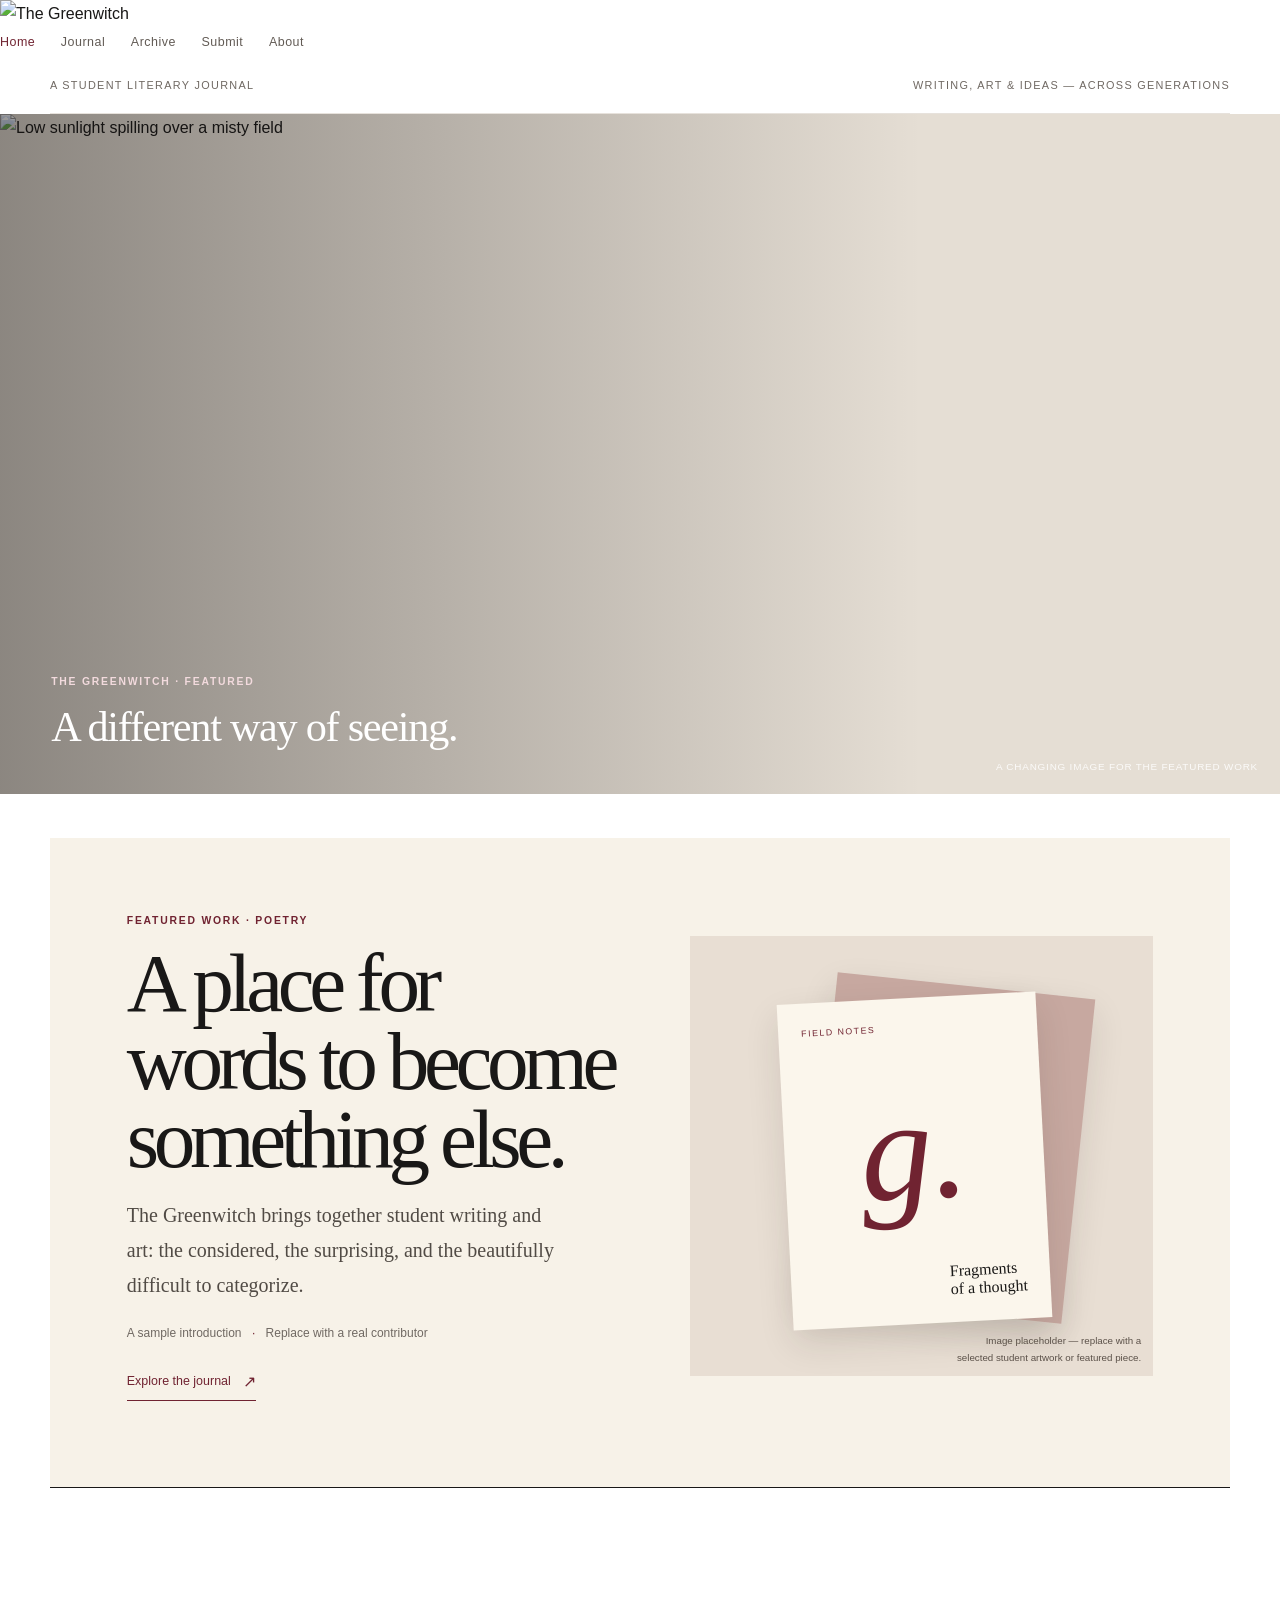
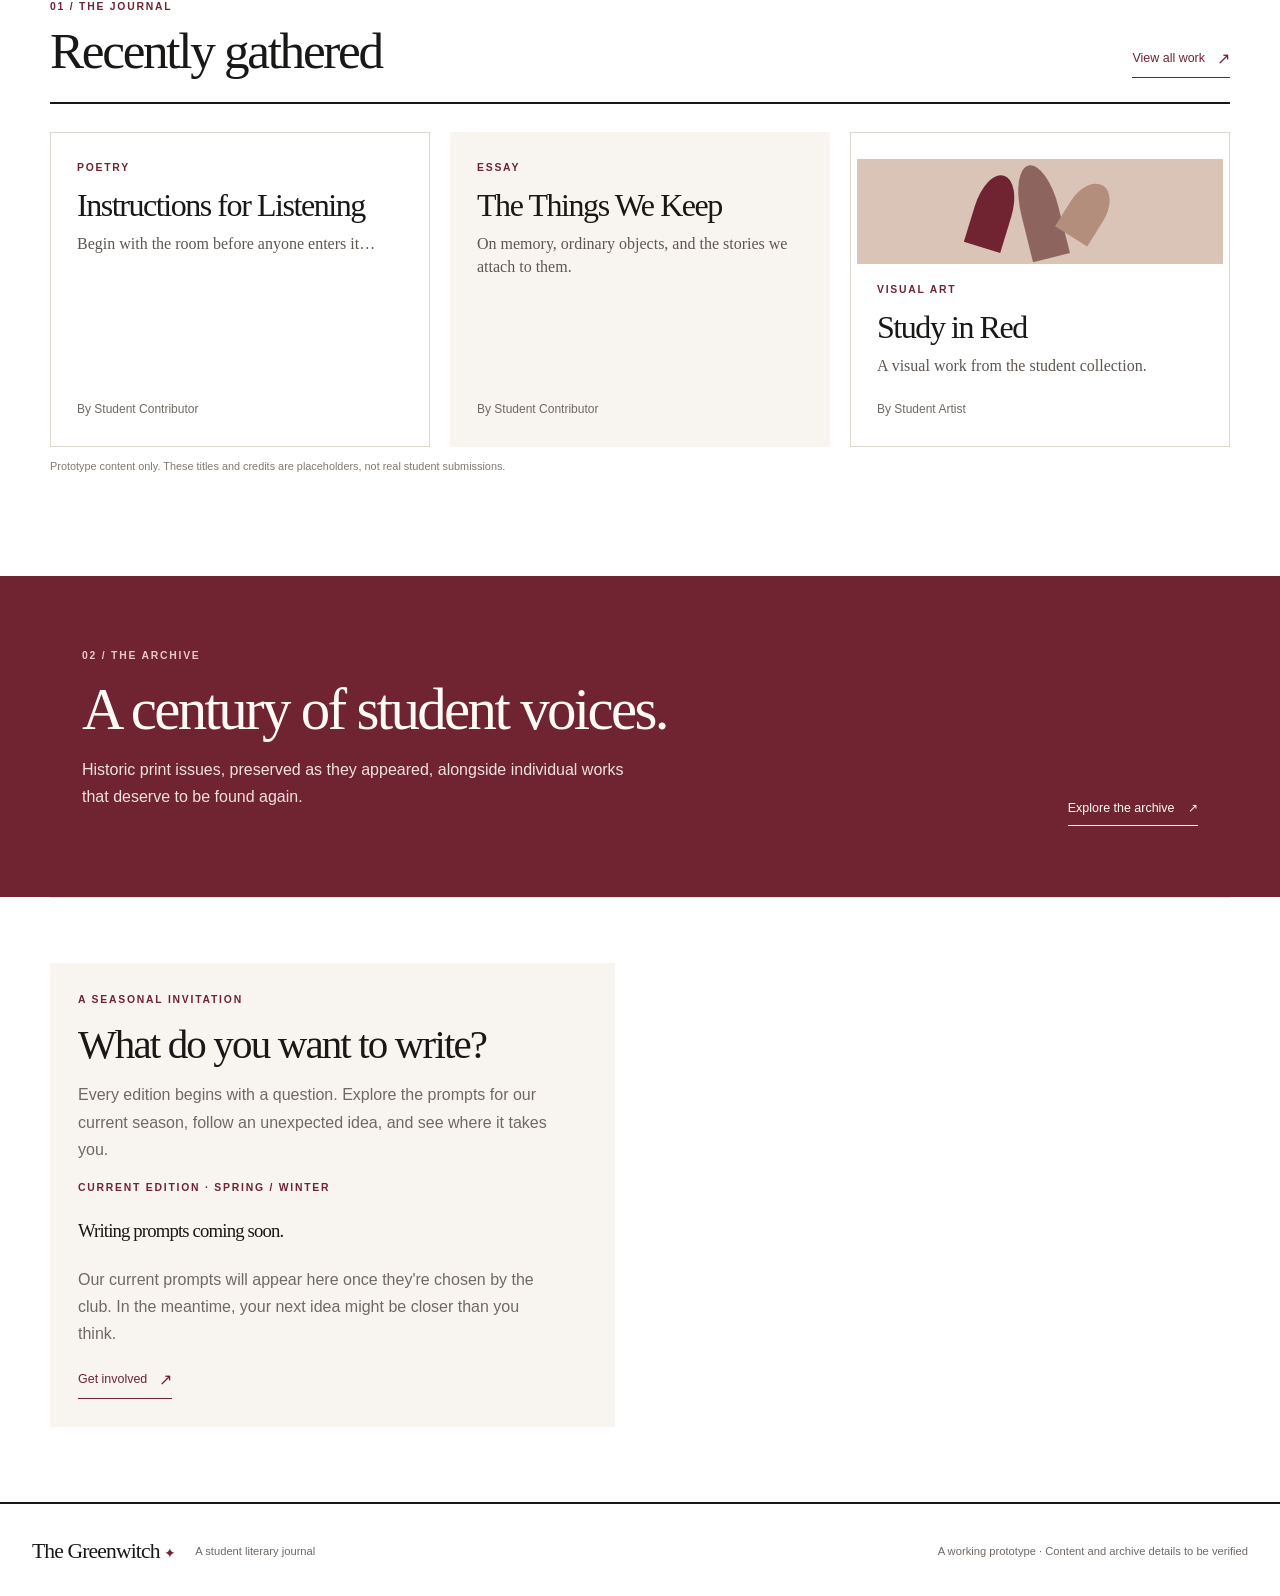
==== index.html @ 079b88fc "Update header to include logo image Replaced the skip link and header with a logo image." ====
<!doctype html>
<html lang="en">
<head>
  <meta charset="utf-8">
  <meta name="viewport" content="width=device-width, initial-scale=1">
  <meta name="description" content="The Greenwitch — a student literary journal.">
  <title>The Greenwitch — Student Literary Journal</title>
  <link rel="stylesheet" href="styles.css">
</head>
<body>
<a class="wordmark" href="index.html" aria-label="The Greenwitch home">
  <img
    src="greenwitch-logo.png"
    alt="The Greenwitch"
    class="masthead-logo"
  >
</a>
<nav class="main-nav" aria-label="Main navigation">
  <a class="active" href="index.html">Home</a>
  <a href="journal.html">Journal</a>
  <a href="archive.html">Archive</a>
  <a href="submit.html">Submit</a>
  <a href="about.html">About</a>
</nav>
  </header>

  <main id="main">
    <section class="intro-line" id="home">
      <p>A student literary journal</p>
      <p class="issue-note">Writing, art &amp; ideas — across generations</p>
    </section>

    <section class="hero-image" aria-label="Featured editorial photograph" data-photo="landscape">
      <img id="hero-photo" src="https://images.unsplash.com/photo-1470252649378-9c29740c9fa8?auto=format&fit=crop&w=2400&q=88" alt="Low sunlight spilling over a misty field">
      <div class="hero-image-caption">
        <p class="eyebrow">The Greenwitch · Featured</p>
        <p id="hero-caption">A different way of seeing.</p>
      </div>
      <div class="hero-image-credit">A changing image for the featured work</div>
    </section>

    <section class="feature-grid" aria-labelledby="feature-heading">
      <div class="feature-copy">
        <p class="eyebrow">Featured work · Poetry</p>
        <h1 id="feature-heading">A place for words to become something else.</h1>
        <p class="dek">The Greenwitch brings together student writing and art: the considered, the surprising, and the beautifully difficult to categorize.</p>
        <p class="byline">A sample introduction <span class="dot">·</span> Replace with a real contributor</p>
        <a class="text-link" href="#journal">Explore the journal <span aria-hidden="true">↗</span></a>
      </div>
      <div class="feature-art" role="img" aria-label="Abstract paper study in burgundy and warm ivory">
        <div class="paper paper-back"></div>
        <div class="paper paper-front">
          <span class="paper-label">FIELD NOTES</span>
          <span class="paper-mark">g.</span>
          <span class="paper-caption">Fragments<br>of a thought</span>
        </div>
        <span class="art-note">Image placeholder — replace with a selected student artwork or featured piece.</span>
      </div>
    </section>

    <section class="section-block" id="journal">
      <div class="section-heading">
        <div>
          <p class="eyebrow">01 / The journal</p>
          <h2>Recently gathered</h2>
        </div>
        <a class="text-link" href="#all-work">View all work <span aria-hidden="true">↗</span></a>
      </div>
      <div class="work-grid" id="all-work">
        <article class="work-item work-poem" tabindex="0" role="button" aria-label="Feature Instructions for Listening" data-feature="poem">
          <p class="eyebrow">Poetry</p>
          <h3>Instructions for Listening</h3>
          <p class="work-excerpt">Begin with the room before anyone enters it…</p>
          <p class="byline">By Student Contributor</p>
        </article>
        <article class="work-item work-essay" tabindex="0" role="button" aria-label="Feature The Things We Keep" data-feature="essay">
          <p class="eyebrow">Essay</p>
          <h3>The Things We Keep</h3>
          <p class="work-excerpt">On memory, ordinary objects, and the stories we attach to them.</p>
          <p class="byline">By Student Contributor</p>
        </article>
        <article class="work-item work-art" tabindex="0" role="button" aria-label="Feature Study in Red" data-feature="art">
          <div class="mini-art" aria-hidden="true"><span></span><span></span><span></span></div>
          <p class="eyebrow">Visual art</p>
          <h3>Study in Red</h3>
          <p class="work-excerpt">A visual work from the student collection.</p>
          <p class="byline">By Student Artist</p>
        </article>
      </div>
      <p class="prototype-note">Prototype content only. These titles and credits are placeholders, not real student submissions.</p>
    </section>

    <section class="archive-band" id="archive">
      <div>
        <p class="eyebrow">02 / The archive</p>
        <h2>A century of student voices.</h2>
        <p>Historic print issues, preserved as they appeared, alongside individual works that deserve to be found again.</p>
      </div>
   <a class="archive-link" href="archive.html">Explore the archive <span aria-hidden="true">↗</span></a>
    </section>

    <section class="closing-grid" id="get-involved">
      <div>
        <p class="eyebrow">A seasonal invitation</p>
        <h2>What do you want to write?</h2>
        <p>
          Every edition begins with a question. Explore the prompts for our
          current season, follow an unexpected idea, and see where it takes you.
        </p>
        <p class="eyebrow">Current edition · Spring / Winter</p>
        <h3>Writing prompts coming soon.</h3>
        <p>
          Our current prompts will appear here once they're chosen by the club.
          In the meantime, your next idea might be closer than you think.
        </p>
        <a class="text-link" href="submit.html">
          Get involved <span aria-hidden="true">↗</span>
        </a>
      </div>
    </section>

  </main>

  <footer class="site-footer">
    <a class="footer-wordmark" href="#home">The Greenwitch <span aria-hidden="true">✦</span></a>
    <p>A student literary journal</p>
    <p class="footer-small">A working prototype · Content and archive details to be verified</p>
  </footer>
  <script src="script.js"></script>
</body>
</html>
---- styles.css ----
:root {
  --ink: #171615;
  --muted: #6c6762;
  --paper: #ffffff;
  --soft: #F7F2E8;
  --line: #e5e1dc;
  --wine: #702331;
  --wine-dark: #4e1721;
  --serif: Georgia, "Times New Roman", serif;
  --sans: -apple-system, BlinkMacSystemFont, "Segoe UI", sans-serif;
}
* { box-sizing: border-box; }
html { scroll-behavior: smooth; }
body { margin: 0; background: var(--paper); color: var(--ink); font-family: var(--sans); line-height: 1.55; }
a { color: inherit; text-decoration: none; }
a:focus-visible { outline: 2px solid var(--wine); outline-offset: 4px; }
.skip-link { position: absolute; left: -9999px; top: 0; }
.skip-link:focus { left: 1rem; top: 1rem; z-index: 10; background: white; padding: .5rem 1rem; }
.site-header { width: min(1240px, calc(100% - 64px)); margin: 0 auto; padding: 34px 0 24px; display: flex; align-items: end; justify-content: space-between; gap: 28px; border-bottom: 1px solid var(--line); }
.wordmark { display: inline-flex; align-items: center; gap: 12px; white-space: nowrap; }
.wordmark-title { display: flex; flex-direction: column; align-items: flex-start; color: var(--ink); font: 400 clamp(2.7rem, 4.3vw, 4.2rem)/.78 var(--serif); letter-spacing: -.065em; }
.wordmark-title em { margin-left: 36%; font-size: .52em; font-weight: 400; line-height: 1.05; }
.wordmark-main { font-size: 1em; }
.bird { color: var(--wine); font-size: 1.65rem; transform: rotate(-18deg); align-self: center; }
.main-nav { display: flex; flex-wrap: wrap; gap: clamp(13px, 2vw, 28px); font-size: .78rem; letter-spacing: .025em; }
.main-nav a { padding: 5px 0; color: #625b55; }
.main-nav a:hover, .main-nav .active { color: var(--wine); }
.intro-line { width: min(1240px, calc(100% - 64px)); margin: 0 auto; padding: 17px 0; display: flex; justify-content: space-between; gap: 20px; color: var(--muted); font-size: .72rem; letter-spacing: .08em; text-transform: uppercase; }
.intro-line p { margin: 0; }
.feature-grid { width: min(1240px, calc(100% - 64px)); margin: 25px auto 80px; display: grid; grid-template-columns: 1.03fr .97fr; min-height: 340px; gap: clamp(36px, 7vw, 100px); align-items: center; }
.feature-copy { max-width: 570px; padding: 16px 0; }
.eyebrow { margin: 0 0 14px; color: var(--wine); font-size: .68rem; font-weight: 650; letter-spacing: .14em; text-transform: uppercase; }
h1, h2, h3 { font-family: var(--serif); font-weight: 400; letter-spacing: -.045em; }
h1 { max-width: 620px; margin: 0 0 20px; font-size: clamp(2.8rem, 5.3vw, 5.1rem); line-height: .99; }
.dek { max-width: 470px; color: #514b45; font: 1.12rem/1.6 var(--serif); }
.byline { margin: 19px 0 22px; color: var(--muted); font-size: .75rem; }
.dot { padding: 0 7px; color: var(--wine); }
.text-link { display: inline-flex; align-items: center; gap: 12px; padding-bottom: 5px; border-bottom: 1px solid var(--wine); color: var(--wine); font-size: .78rem; }
.text-link span { font-size: 1rem; transition: transform .2s ease; }
.text-link: span { transform: translate(3px, -2px); }
.hero-image { width: 100%; height: clamp(300px, 47vw, 610px); margin: 0 auto 58px; position: relative; overflow: hidden; background: #e5ded4; }
.hero-image img { width: 100%; height: 100%; display: block; object-fit: cover; object-position: center 55%; filter: saturate(.7); transition: opacity .25s ease; }
.hero-image::after { content: ""; position: absolute; inset: 0; background: linear-gradient(90deg, rgba(22,19,18,.43), transparent 72%); }
.hero-image-caption { position: absolute; left: clamp(22px, 4vw, 54px); bottom: clamp(20px, 4vw, 44px); z-index: 1; color: white; max-width: 510px; }
.hero-image-caption .eyebrow { color: #f2dadd; }
.hero-image-caption p:last-child { margin: 0; font: clamp(1.5rem, 3.3vw, 3rem)/1.08 var(--serif); letter-spacing: -.03em; }
.hero-image-credit { position: absolute; z-index: 1; right: 22px; bottom: 18px; color: rgba(255,255,255,.85); font-size: .62rem; letter-spacing: .08em; text-transform: uppercase; }
.feature-art {
  min-height: 340px;
  position: relative;
  display: grid;
  place-items: center;
  background: #e8e0d6;
  overflow: hidden;
}

.feature-art::before,
.feature-art::after {
  content: none;
}
.paper { position: absolute; width: 48%; height: 68%; box-shadow: 0 14px 35px rgba(39,29,24,.12); }
.paper-back { background: #c7a8a0; transform: translate(28px, -9px) rotate(6deg); }
.paper-front { background: #fbf6ec; transform: translate(-7px, 4px) rotate(-3deg); padding: 23px; display: flex; flex-direction: column; }
.paper-label { color: var(--wine); font-size: .55rem; letter-spacing: .17em; }
.paper-mark { margin: auto; color: var(--wine); font: italic 7rem/.9 var(--serif); }
.paper-caption { align-self: flex-end; font: 1rem/1.15 var(--serif); }
.art-note { position: absolute; bottom: 10px; right: 12px; z-index: 1; max-width: 190px; color: #5b5149; font-size: .61rem; text-align: right; }
.section-block { width: min(1240px, calc(100% - 64px)); margin: 0 auto 90px; }
.section-heading { display: flex; justify-content: space-between; align-items: end; gap: 20px; padding-bottom: 20px; border-bottom: 1px solid var(--line); }
.section-heading h2, .archive-band h2, .archive-intro h2, .closing-grid h2 { margin: 0; font-size: clamp(2rem, 3.2vw, 3.1rem); line-height: 1.04; }
.section-heading .eyebrow { margin-bottom: 9px; }
.work-grid {
  display: grid;
  grid-template-columns: repeat(3, minmax(0, 1fr));
  gap: 20px;
  padding-top: 28px;
}
.work-item { cursor: pointer; min-height: 210px; padding: 22px 20px 18px; border: 1px solid var(--line); display: flex; flex-direction: column; align-items: start; transition: border-color .2s ease, transform .2s ease; }
.work-item:hover, .work-item:focus-visible { border-color: var(--wine); transform: translateY(-2px); outline: none; }
.work-item[aria-pressed="true"] { border-color: var(--wine); box-shadow: inset 0 0 0 1px var(--wine); }
.work-item .eyebrow { margin-bottom: 13px; }
.work-item h3 { margin: 0 0 9px; font-size: 1.7rem; line-height: 1.05; }
.work-excerpt { margin: 0; color: #5e5751; font: 1rem/1.45 var(--serif); }
.work-item .byline { margin: auto 0 0; padding-top: 22px; }
.work-essay { background: var(--soft); border-color: var(--soft); }
.work-art { padding-top: 0; }
.mini-art { width: calc(100% + 40px); height: 105px; margin: 0 -20px 17px; background: #d9c4b7; display: flex; justify-content: center; align-items: center; gap: 9px; overflow: hidden; }
.mini-art span { display: block; width: 38px; height: 75px; border-radius: 50% 50% 0 0; background: var(--wine); transform: rotate(17deg); }
.mini-art span:nth-child(2) { height: 95px; background: #8d645e; transform: rotate(-14deg); }
.mini-art span:nth-child(3) { height: 60px; background: #b48e7c; transform: rotate(32deg); }
.prototype-note { color: #827970; font-size: .68rem; }
.archive-band { width: min(1240px, calc(100% - 64px)); margin: 0 auto; background: #f8f5f2; color: var(--ink); padding: 42px clamp(22px, 4vw, 54px); border-top: 1px solid var(--line); border-bottom: 1px solid var(--line); display: flex; align-items: end; justify-content: space-between; gap: 35px; }
.archive-band .eyebrow { color: var(--wine); }
.archive-band h2 { max-width: 650px; font-size: clamp(2.4rem, 4.6vw, 4.5rem); }
.archive-band p:not(.eyebrow) { max-width: 560px; color: #625a55; }
.archive-link { flex: 0 0 auto; padding-bottom: 6px; border-bottom: 1px solid var(--wine); color: var(--wine); font-size: .78rem; }
.archive-link span { padding-left: 10px; }
.archive-details { width: min(1240px, calc(100% - 64px)); margin: 0 auto; padding: 66px 0 75px; display: grid; grid-template-columns: 1fr 1fr; gap: 45px 70px; }
.archive-intro h2 { max-width: 480px; }
.archive-intro p:not(.eyebrow) { max-width: 480px; color: var(--muted); }
.archive-years { display: grid; grid-template-columns: repeat(3, 1fr); align-self: center; border-top: 1px solid var(--line); border-bottom: 1px solid var(--line); }
.archive-years > div { padding: 22px 10px; display: flex; flex-direction: column; gap: 7px; border-right: 1px solid var(--line); }
.archive-years > div:last-child { border-right: 0; }
.year { color: var(--wine); font: 1.3rem var(--serif); }
.year-caption { color: var(--muted); font-size: .68rem; }
.archive-details .prototype-note { grid-column: 1 / -1; margin: -25px 0 0; }
.closing-grid { width: min(1240px, calc(100% - 64px)); margin: 0 auto; padding: 50px 0 85px; border-top: 1px solid var(--line); display: grid; grid-template-columns: 1fr 1fr; gap: 70px; }
.closing-grid h2 { max-width: 480px; }
.closing-grid p:not(.eyebrow) { max-width: 470px; color: var(--muted); }
.site-footer { padding: 27px 32px 24px; border-top: 1px solid var(--line); display: flex; align-items: center; gap: 20px; flex-wrap: wrap; }
.footer-wordmark { font: 1.35rem var(--serif); letter-spacing: -.04em; }
.footer-wordmark span { color: var(--wine); font-size: .9rem; }
.site-footer p { color: var(--muted); font-size: .7rem; }
.footer-small { margin-left: auto; }
@media (max-width: 760px) {
  .site-header { width: calc(100% - 36px); align-items: start; flex-direction: column; gap: 18px; padding-top: 22px; }
  .main-nav { width: 100%; gap: 17px; font-size: .76rem; }
  .intro-line, .feature-grid, .section-block, .archive-details, .closing-grid { width: calc(100% - 36px); }
  .intro-line { align-items: start; flex-direction: column; gap: 4px; }
  .hero-image { width: 100%; height: 310px; margin-bottom: 42px; }
  .feature-grid { grid-template-columns: 1fr; gap: 26px; margin-top: 25px; margin-bottom: 65px; }
  h1 { font-size: clamp(2.8rem, 13vw, 4.4rem); }
  .feature-art { min-height: 330px; }
  .section-block { margin-bottom: 65px; }
  .section-heading { align-items: start; flex-direction: column; }
  .work-grid { grid-template-columns: 1fr; gap: 12px; }
  .work-item { min-height: 180px; }
  .archive-band { width: calc(100% - 36px); padding: 32px 18px; align-items: start; flex-direction: column; gap: 18px; }
  .archive-details { grid-template-columns: 1fr; padding: 48px 0; gap: 28px; }
  .archive-details .prototype-note { margin: 0; }
  .archive-years > div { padding: 16px 7px; }
  .year { font-size: 1.05rem; }
  .year-caption { font-size: .62rem; }
  .closing-grid { grid-template-columns: 1fr; gap: 40px; padding: 40px 0 60px; }
  .site-footer { padding: 23px 18px; gap: 8px 16px; }
  .footer-small { width: 100%; margin-left: 0; }
}

/* THE GREENWITCH — editorial refinement */

:root {
  --ink: #191817;
  --muted: #706963;
  --paper: #ffffff;
  --soft: #F0F4F0;
  --line: #e7e2dc;
  --wine: #702331;
  --wine-dark: #4e1721;
}

body {
  line-height: 1.7;
  -webkit-font-smoothing: antialiased;
}

.site-header {
  padding-top: 42px;
  padding-bottom: 28px;
}

.main-nav {
  letter-spacing: 0.04em;
}

.main-nav a {
  transition: color 180ms ease;
}

.intro-line {
  padding-top: 22px;
  padding-bottom: 22px;
  font-size: 0.68rem;
  letter-spacing: 0.12em;
}

.hero-image {
  margin-bottom: 76px;
}

.hero-image img {
  filter: saturate(0.72) contrast(1.04);
}

.feature-grid {
  margin-top: 0;
  margin-bottom: 100px;
  gap: clamp(40px, 7vw, 110px);
}

.eyebrow {
  letter-spacing: 0.17em;
  font-size: 0.65rem;
}

h1,
h2,
h3 {
  font-weight: 400;
}

.dek {
  font-size: 1.2rem;
  line-height: 1.75;
}

.section-block {
  margin-bottom: 110px;
}

.section-heading {
  padding-bottom: 25px;
}

.work-item {
  padding: 26px 23px 22px;
  transition:
    border-color 200ms ease,
    background-color 200ms ease,
    transform 200ms ease;
}

.work-item:hover,
.work-item:focus-visible {
  background-color: #fdf2f2;
}

.archive-band {
  background: #f8f5f1;
  padding-top: 54px;
  padding-bottom: 54px;
}

.closing-grid {
  padding-top: 65px;
}

::selection {
  background: #702331;
  color: #ffffff;
}

@media (max-width: 760px) {
  .site-header {
    padding-top: 26px;
  }

  .hero-image {
    margin-bottom: 48px;
  }

  .feature-grid {
    margin-bottom: 70px;
  }

  .section-block {
    margin-bottom: 75px;
  }
}

/* THE GREENWITCH — bolder homepage design */

.feature-grid {
  background: #F7F2E8;
  padding: 58px 6%;
  margin-top: 0;
  margin-bottom: 100px;
  gap: 7%;
}

.feature-copy {
  max-width: 620px;
}

.feature-copy h1 {
  font-size: clamp(3.5rem, 6.5vw, 6.4rem);
  line-height: 0.94;
  letter-spacing: -0.065em;
}

.feature-copy .dek {
  max-width: 430px;
  font-size: 1.25rem;
}

.feature-art {
  min-height: 440px;
  background: #e8ded3;
}

.feature-art .paper {
  width: 56%;
  height: 74%;
}

.feature-art .paper-mark {
  font-size: 9rem;
}

.hero-image {
  height: clamp(360px, 55vw, 680px);
  margin-bottom: 0;
}

.hero-image img {
  transition: transform 700ms ease;
}

.hero-image:hover img {
  transform: scale(1.025);
}

.section-heading h2 {
  font-size: clamp(2.6rem, 4vw, 4rem);
}

.work-grid {
  gap: 18px;
  padding-top: 30px;
}

.work-item {
  min-height: 250px;
  padding: 30px 26px 24px;
  border-color: #e5ded7;
}

.work-item h3 {
  font-size: 2rem;
  line-height: 1.05;
}

.work-essay {
  background: #F0F4F0;
  border-color: #F0F4F0;
}

.archive-band {
  background: #702331;
  color: #fffaf5;
  border-color: #702331;
  padding: 62px clamp(24px, 6vw, 80px);
}

.archive-band .eyebrow {
  color: #e8c7c9;
}

.archive-band p:not(.eyebrow) {
  color: #f0e2df;
}

.archive-link {
  color: #fffaf5;
  border-color: #fffaf5;
}

@media (max-width: 760px) {
  .feature-grid {
    padding: 36px 24px;
    gap: 28px;
  }

  .feature-art {
    min-height: 330px;
  }

  .feature-copy h1 {
    font-size: clamp(3.3rem, 14vw, 5rem);
  }

  .work-item {
    min-height: 210px;
  }

  .archive-band {
    padding: 36px 22px;
  }
}

/* GREENWITCH — CLEAR SECTION LAYOUT */

/* Give the page consistent editorial margins */
.site-header,
.intro-line,
.feature-grid,
.section-block,
.archive-details,
.closing-grid {
  width: min(1180px, calc(100% - 64px));
}

/* Make the masthead feel like its own section */
.site-header {
  border-bottom: 2px solid var(--ink);
  padding-bottom: 28px;
}

/* Separate the introductory line from the feature */
.intro-line {
  border-bottom: 1px solid var(--line);
  padding-top: 18px;
  padding-bottom: 18px;
}

/* Feature area */
.feature-grid {
  margin-top: 44px;
  margin-bottom: 90px;
  padding-bottom: 70px;
  border-bottom: 1px solid var(--ink);
}

/* Give the journal a clear heading and boundary */
.section-block {
  padding-top: 20px;
  margin-bottom: 100px;
}

.section-heading {
  border-bottom: 2px solid var(--ink);
  padding-bottom: 24px;
}

/* Turn each work into a distinct editorial card */
.work-grid {
  gap: 20px;
  padding-top: 28px;
}

.work-item {
  background: #fff;
  border: 1px solid #ded7d0;
  padding: 26px;
}

.work-essay {
  background: #f8f5f1;
  border-color: #f8f5f1;
}

/* Separate the archive as its own full-width band */
.archive-band {
  width: 100%;
  margin: 0;
  padding: 70px max(32px, calc((100% - 1116px) / 2));
  border-top: 1px solid var(--wine);
  border-bottom: 1px solid var(--wine);
}

/* Keep the archive details visually distinct */
.archive-details {
  padding-top: 75px;
  padding-bottom: 75px;
  border-bottom: 1px solid var(--line);
}

/* Separate About and Submit */
.closing-grid {
  padding-top: 65px;
  padding-bottom: 75px;
  gap: 50px;
}

.closing-grid > div {
  padding: 28px;
  background: #f8f5f1;
}

.closing-grid > div + div {
  background: #fff;
  border: 1px solid var(--line);
}

.site-footer {
  border-top: 2px solid var(--ink);
}

@media (max-width: 760px) {
  .site-header,
  .intro-line,
  .feature-grid,
  .section-block,
  .archive-details,
  .closing-grid {
    width: calc(100% - 36px);
  }

  .feature-grid {
    margin-top: 28px;
    padding-bottom: 45px;
    margin-bottom: 60px;
  }

  .archive-band {
    padding: 42px 22px;
  }

  .closing-grid {
    gap: 18px;
  }

  .closing-grid > div {
    padding: 22px;
  }
}
.masthead-logo {
  display: block;
  width: 280px;
  max-width: 100%;
  height: auto;
}
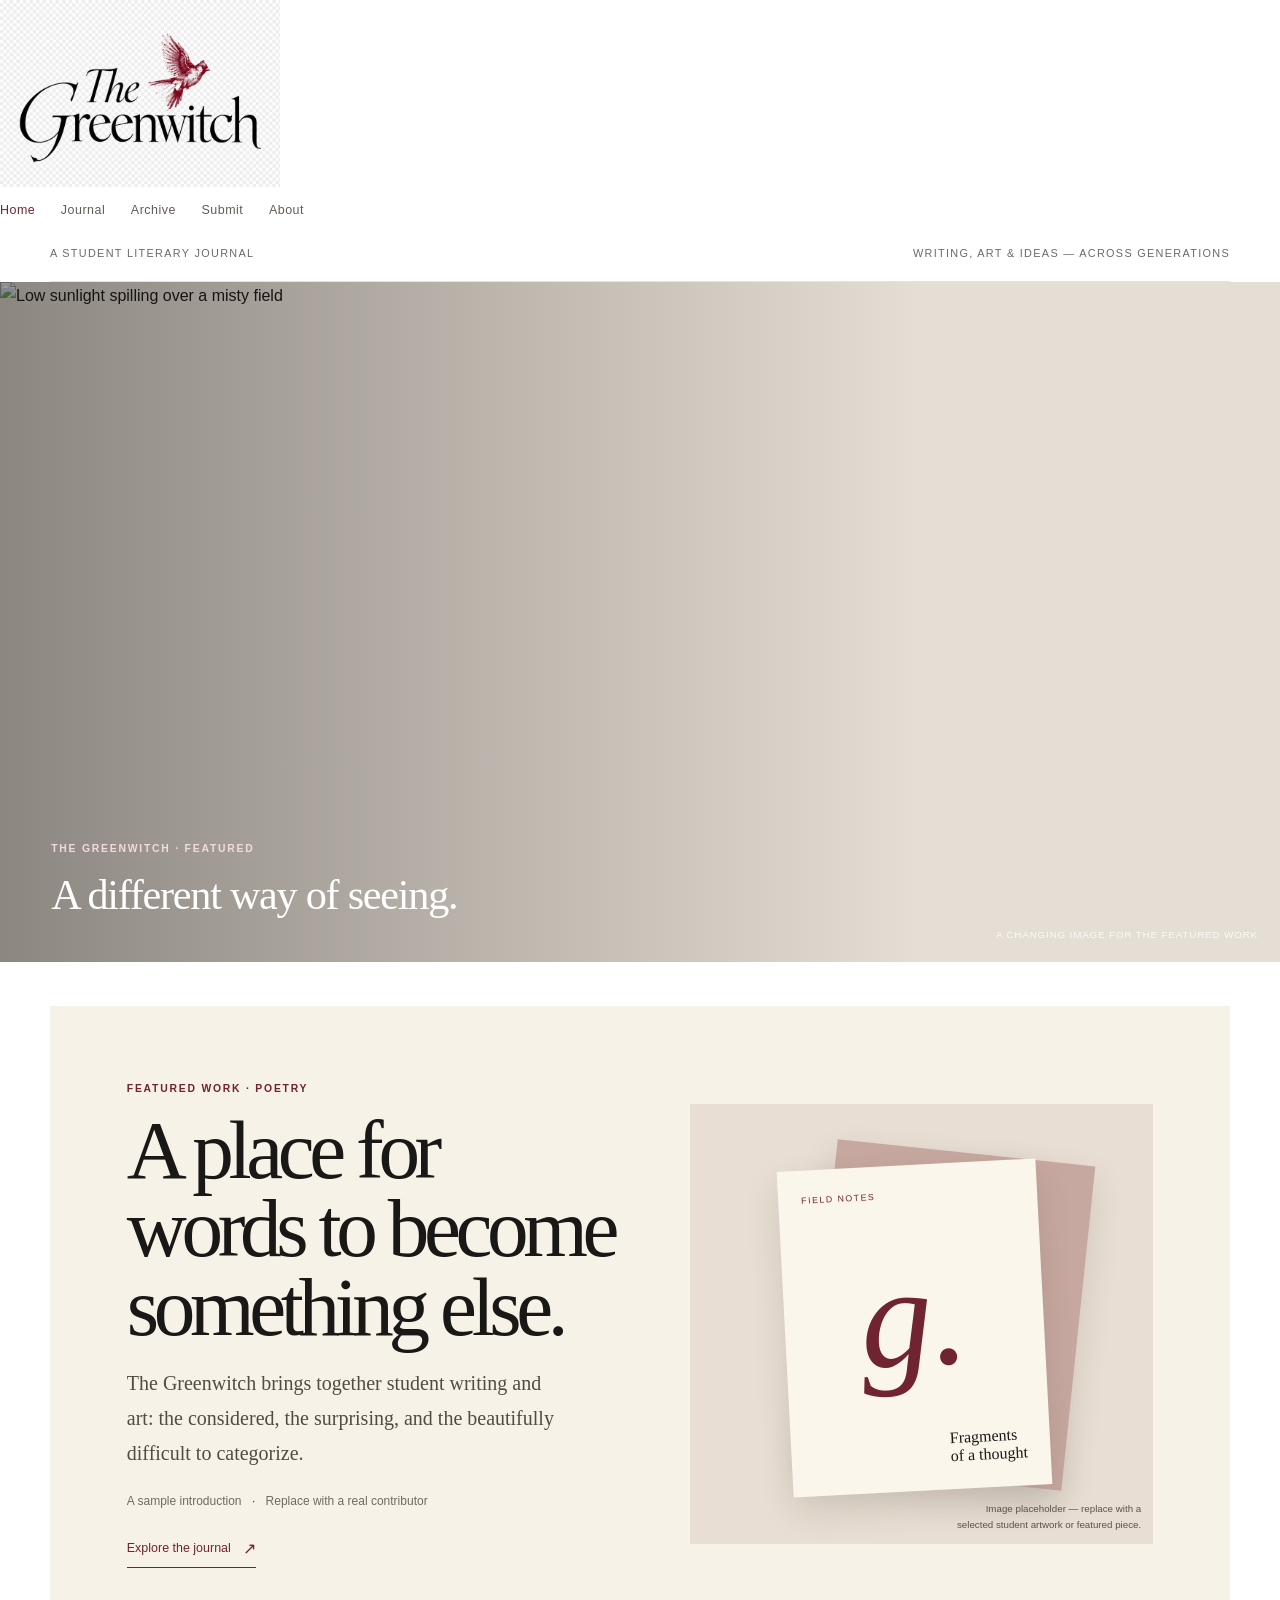
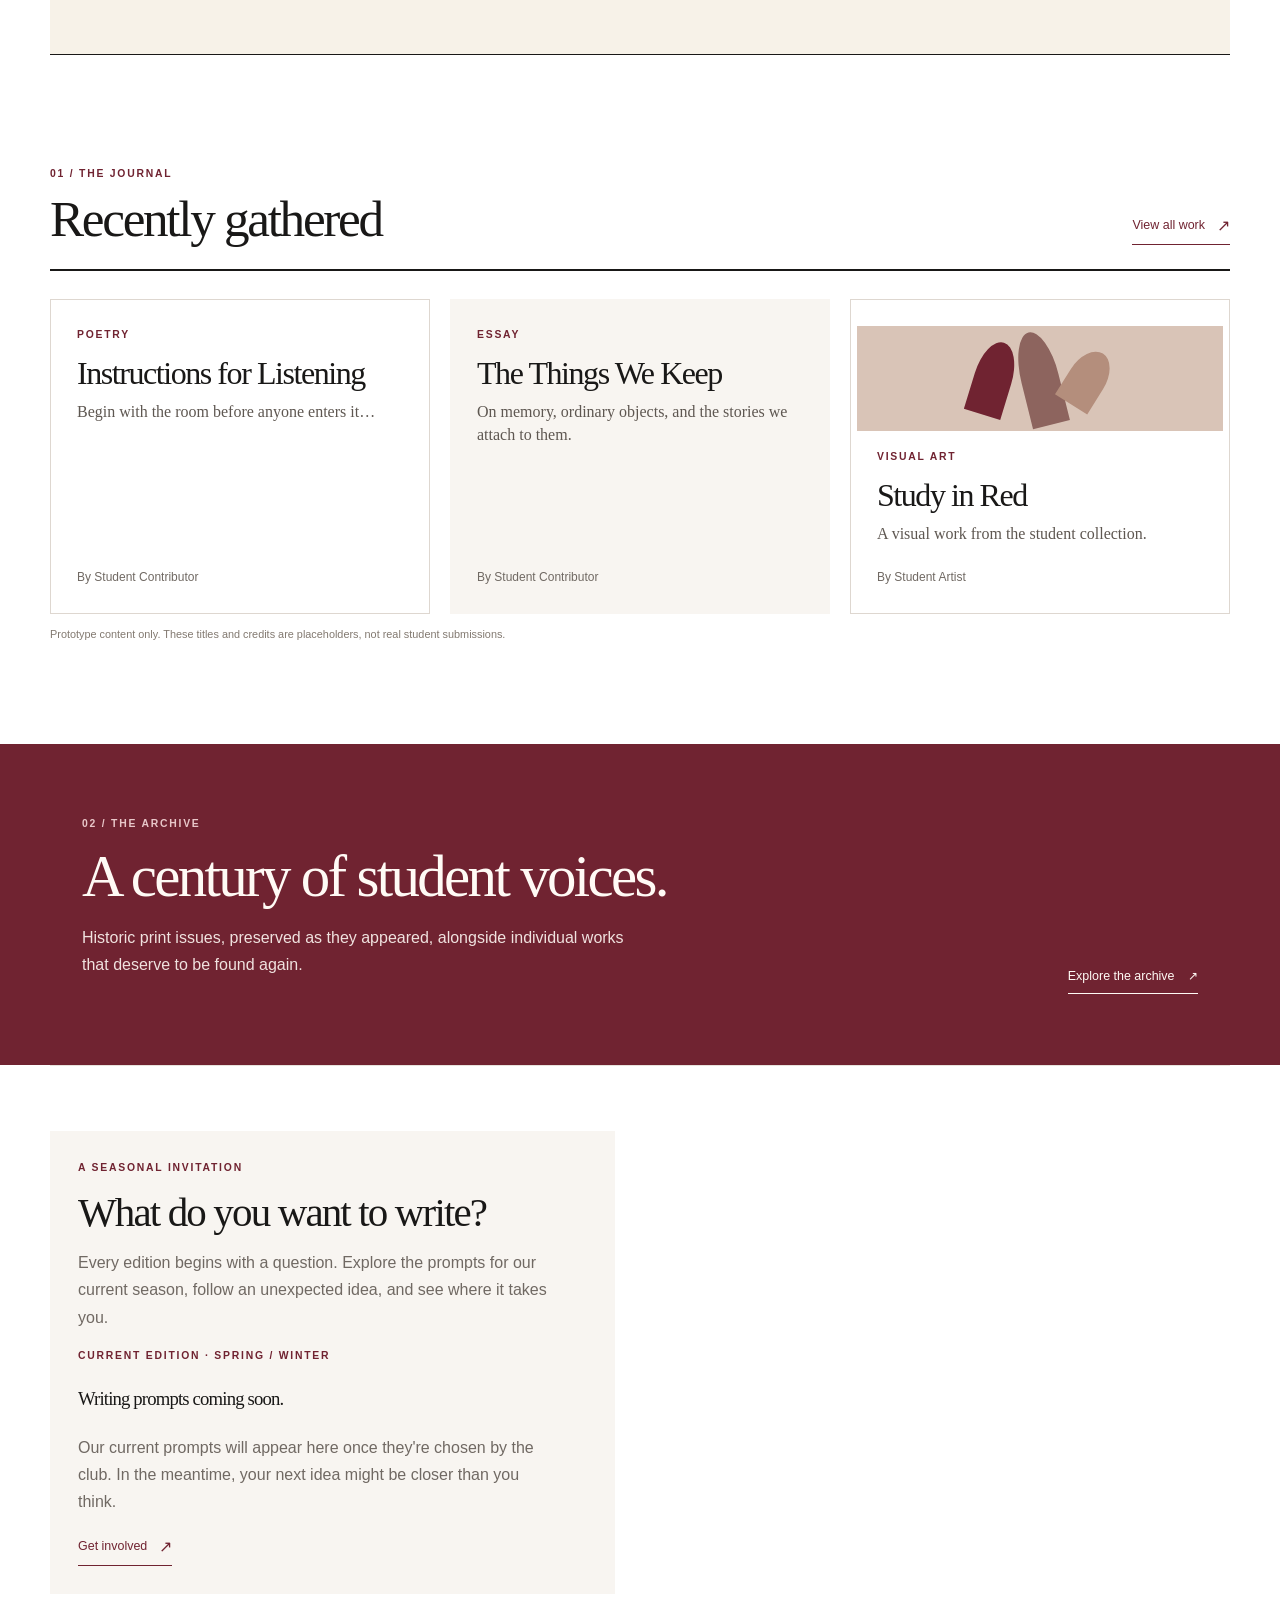
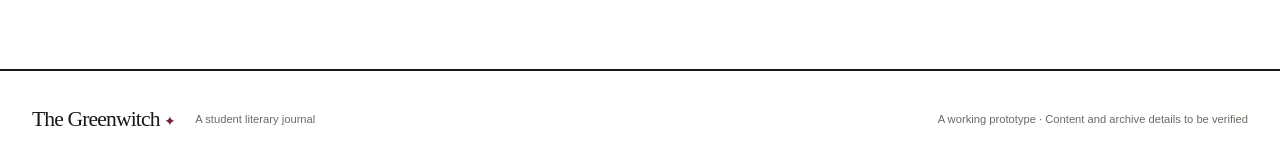
==== commit 72d63973: "Update header to include logo image Replaced the skip link and header with a logo image." ====
(no text change in the page or its own stylesheets)
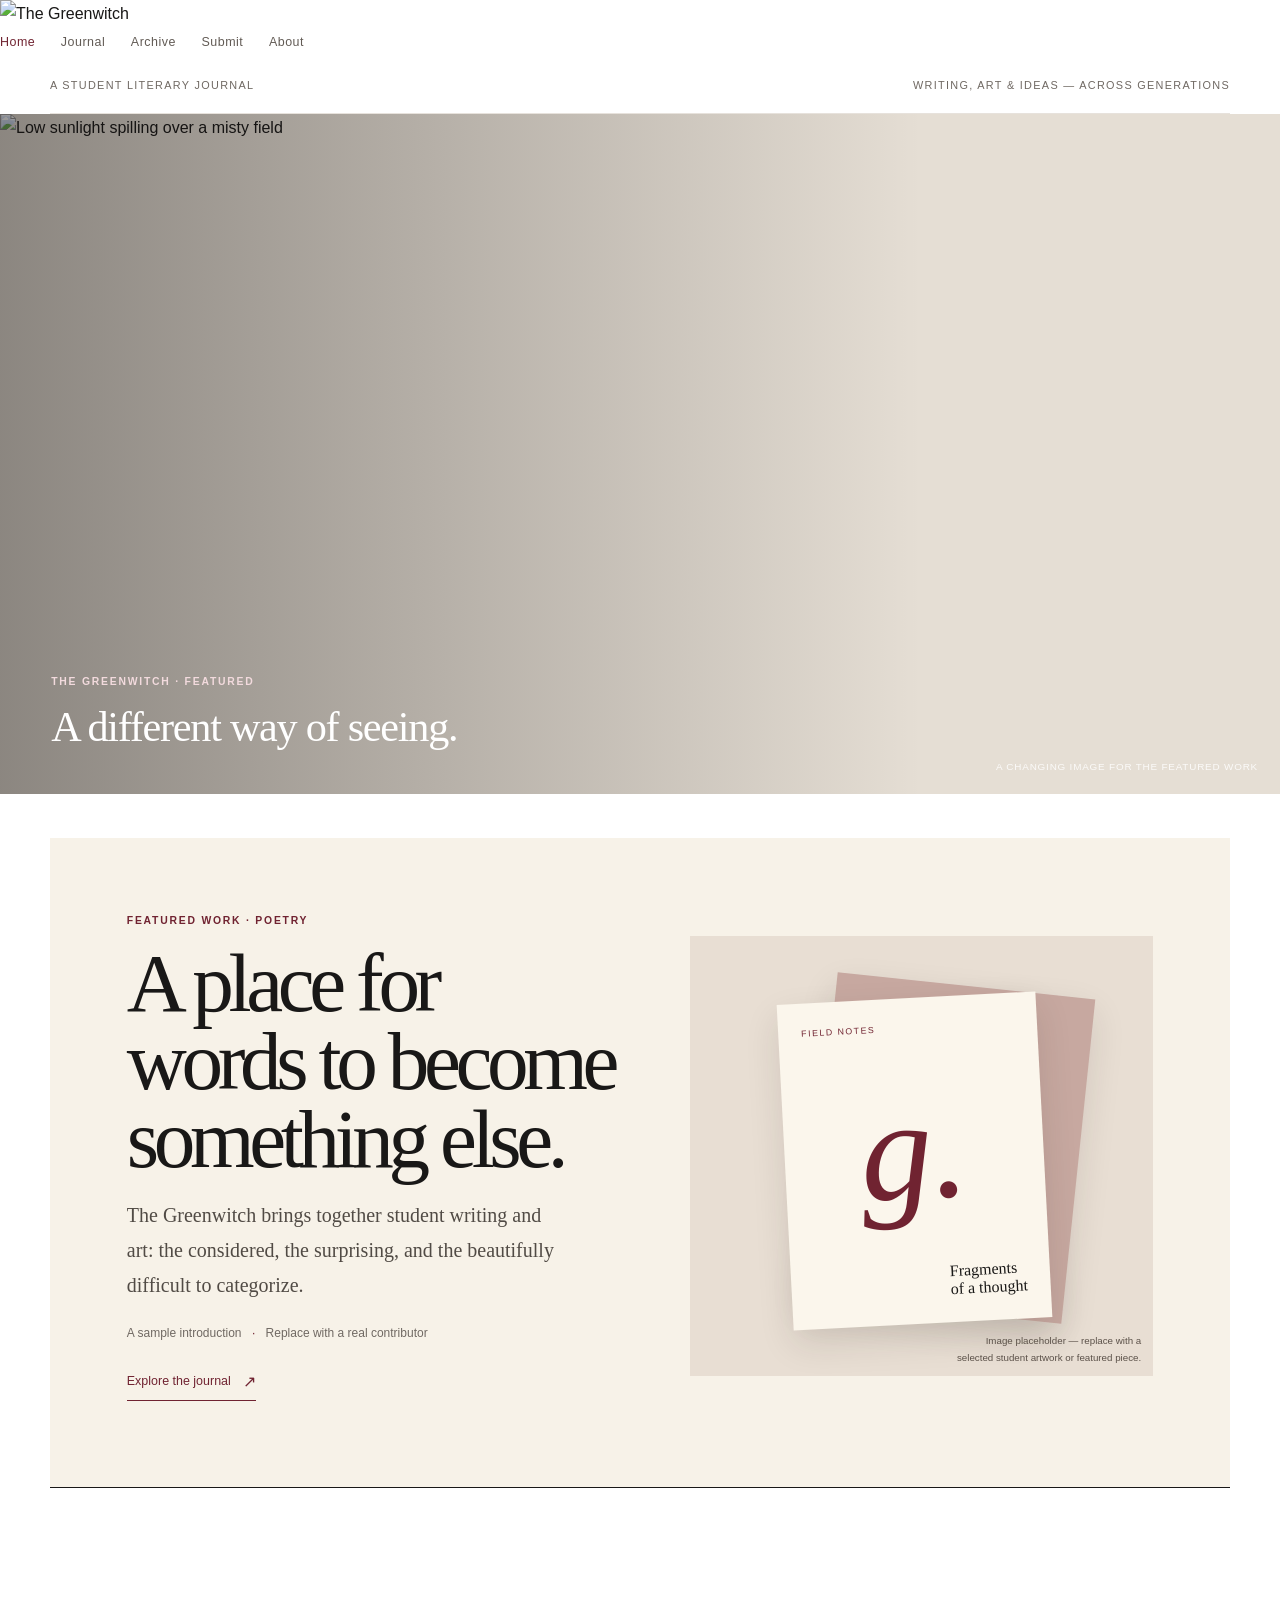
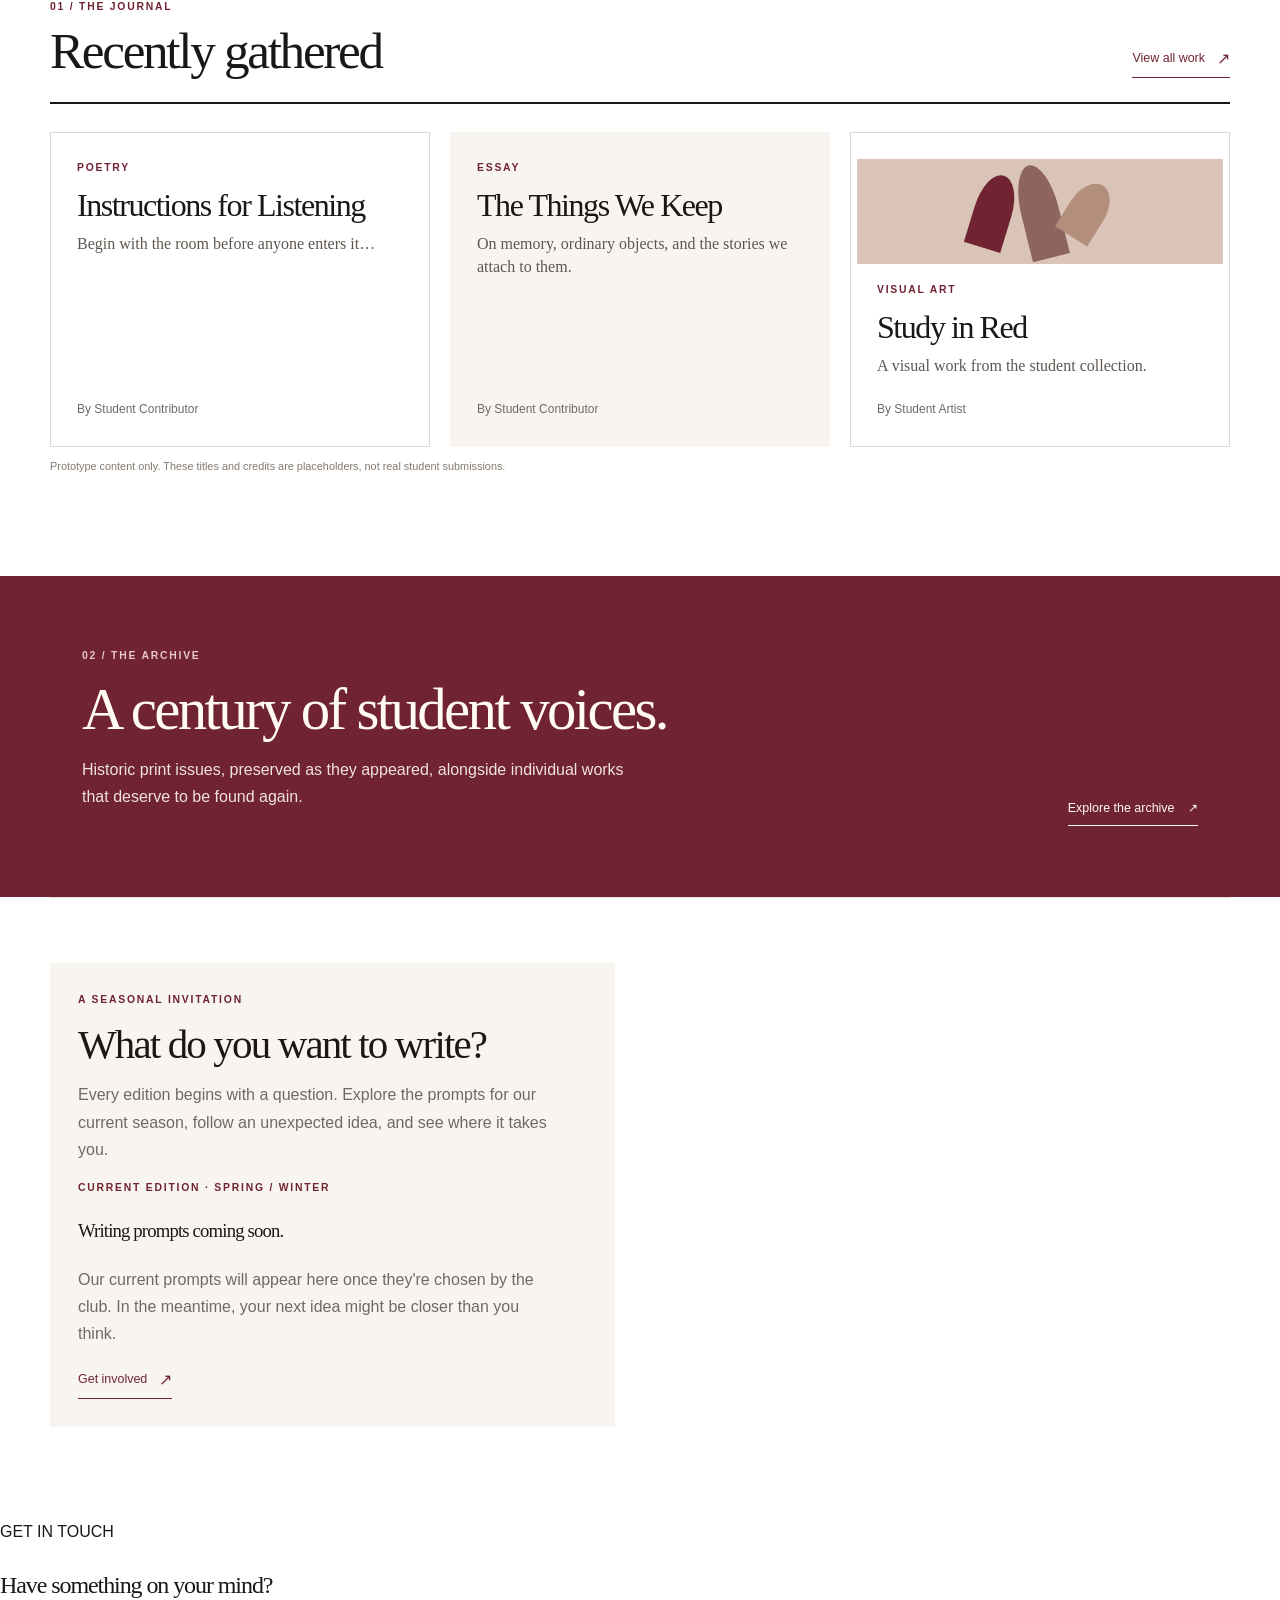
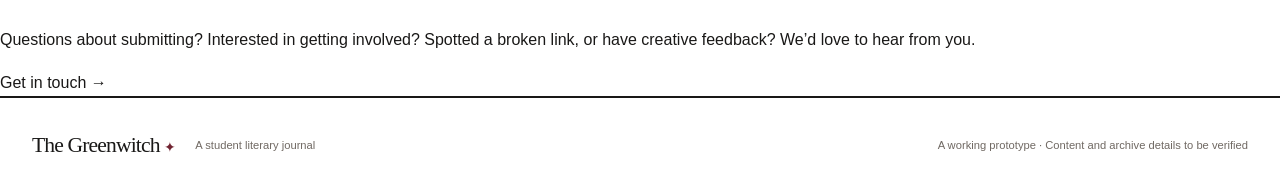
==== commit 9010ef94: "Add contact section for user inquiries Added a contact section with a prompt for user engagement." ====
--- a/index.html
+++ b/index.html
@@ -10,7 +10,7 @@
 <body>
 <a class="wordmark" href="index.html" aria-label="The Greenwitch home">
   <img
-    src="greenwitch-logo.png"
+    src="greenwitch-logo-new.png"
     alt="The Greenwitch"
     class="masthead-logo"
   >
@@ -121,6 +121,21 @@
 
   </main>
 
+<section class="contact-section" id="contact">
+  <div class="contact-inner">
+    <p class="section-label">GET IN TOUCH</p>
+    <h2>Have something on your mind?</h2>
+    <p>
+      Questions about submitting? Interested in getting involved?
+      Spotted a broken link, or have creative feedback?
+      We’d love to hear from you.
+    </p>
+    <a class="contact-link" href="mailto:YOUR-EMAIL-HERE">
+      Get in touch <span aria-hidden="true">→</span>
+    </a>
+  </div>
+</section>
+
   <footer class="site-footer">
     <a class="footer-wordmark" href="#home">The Greenwitch <span aria-hidden="true">✦</span></a>
     <p>A student literary journal</p>
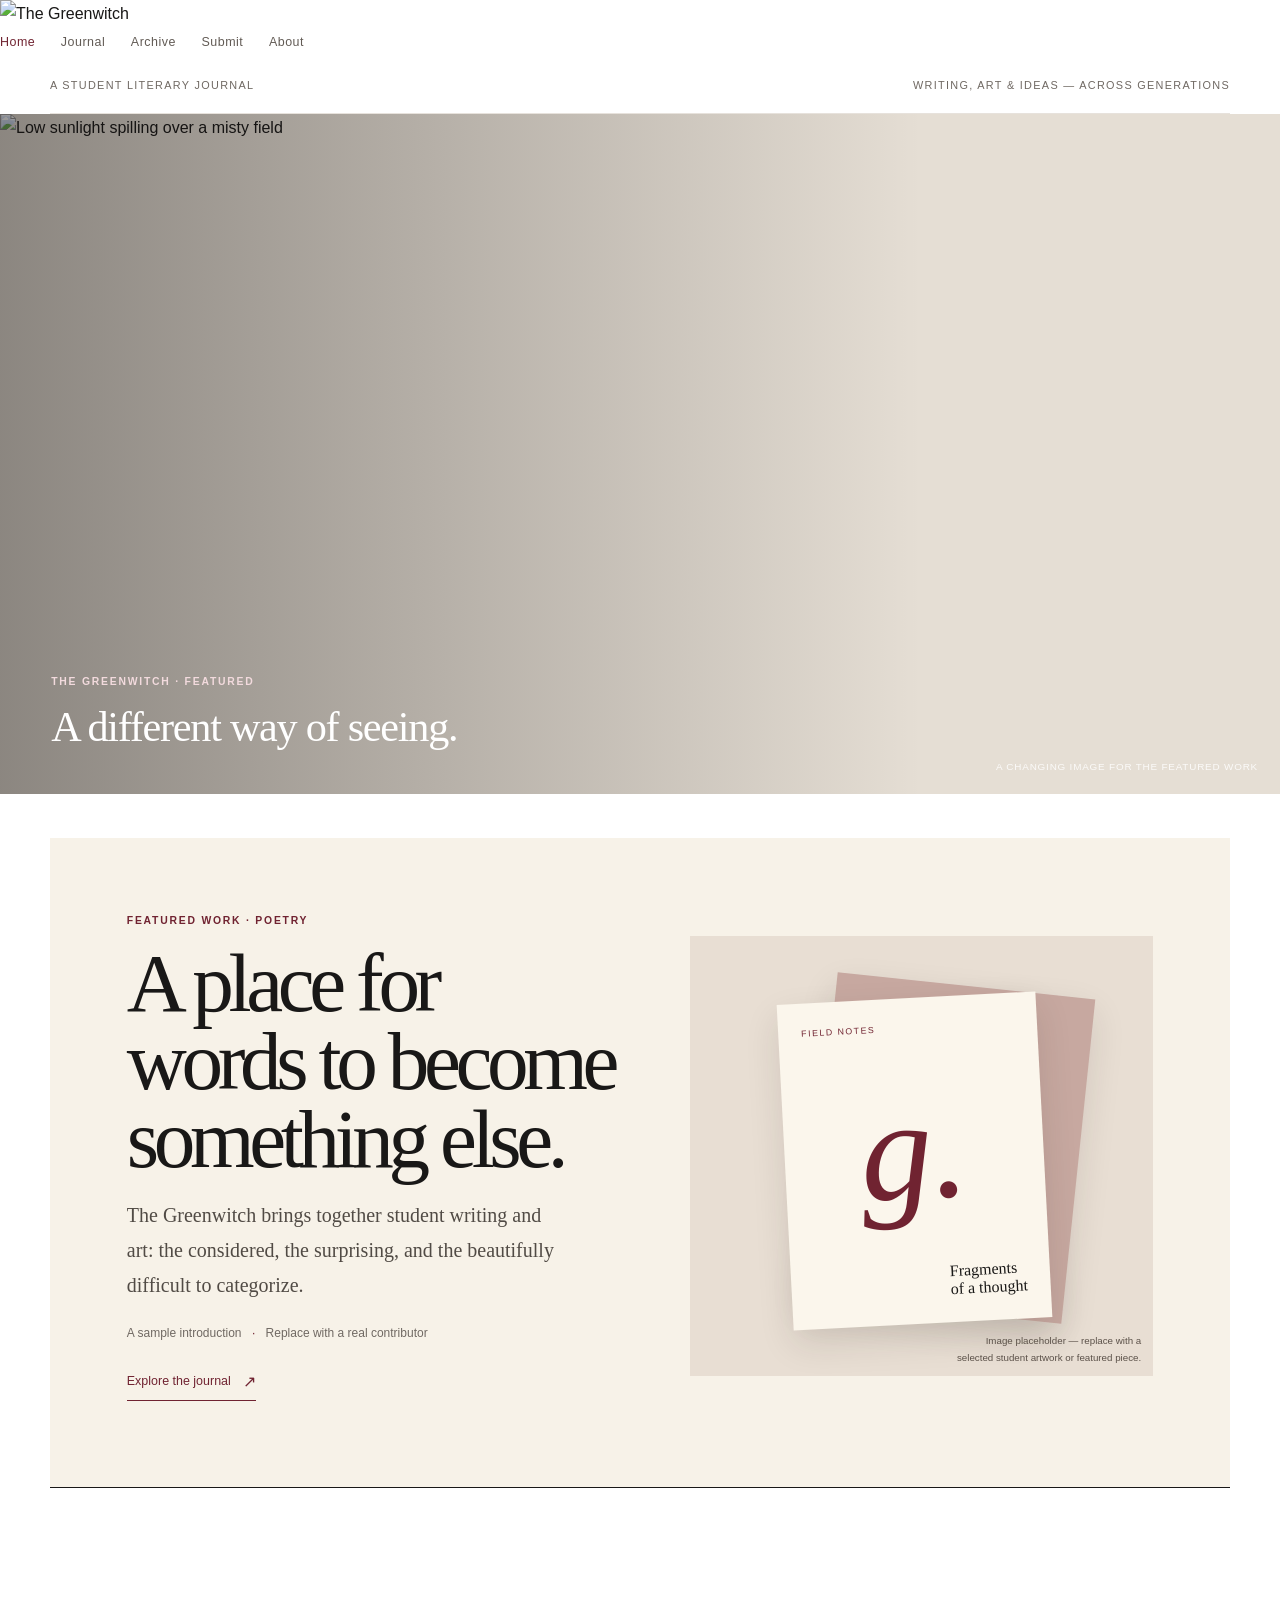
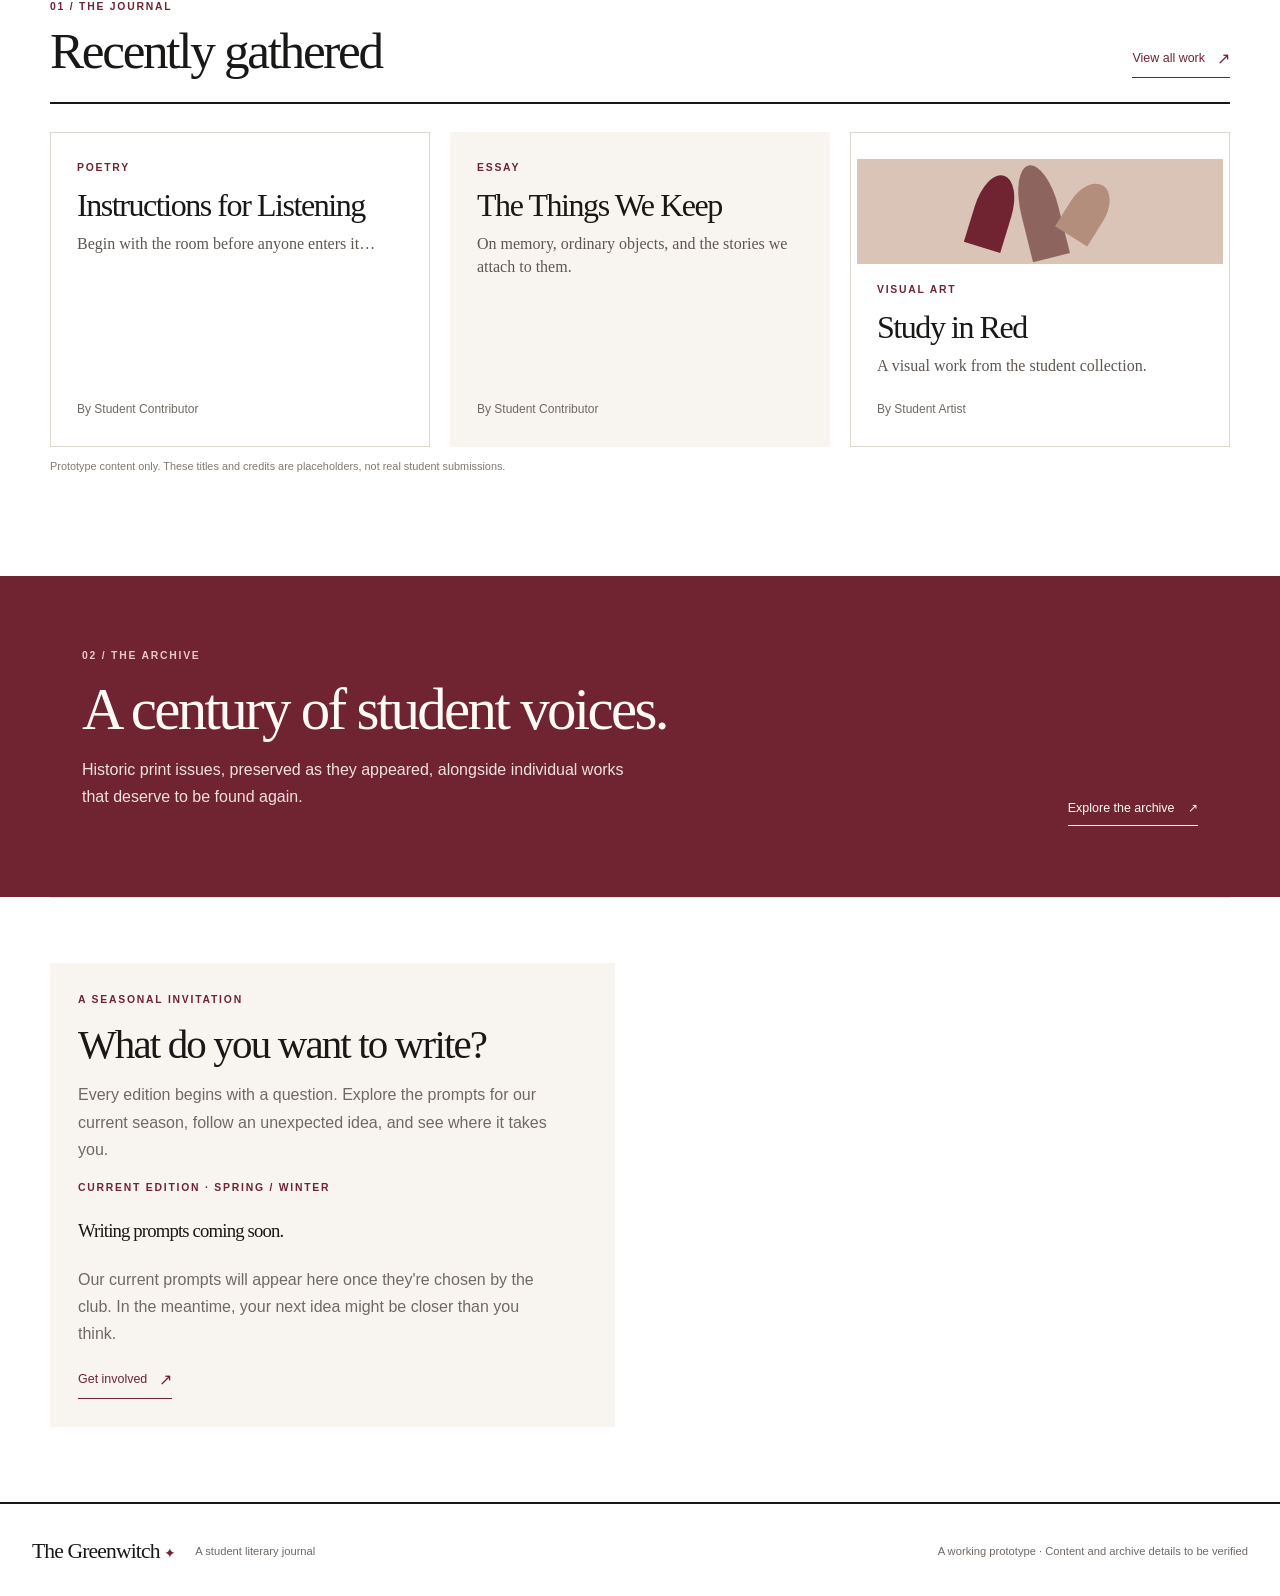
==== commit 359d501a: "Remove contact section from index.html Removed the contact section from the index.html file." ====
--- a/index.html
+++ b/index.html
@@ -121,21 +121,6 @@
 
   </main>
 
-<section class="contact-section" id="contact">
-  <div class="contact-inner">
-    <p class="section-label">GET IN TOUCH</p>
-    <h2>Have something on your mind?</h2>
-    <p>
-      Questions about submitting? Interested in getting involved?
-      Spotted a broken link, or have creative feedback?
-      We’d love to hear from you.
-    </p>
-    <a class="contact-link" href="mailto:YOUR-EMAIL-HERE">
-      Get in touch <span aria-hidden="true">→</span>
-    </a>
-  </div>
-</section>
-
   <footer class="site-footer">
     <a class="footer-wordmark" href="#home">The Greenwitch <span aria-hidden="true">✦</span></a>
     <p>A student literary journal</p>
--- a/styles.css
+++ b/styles.css
@@ -509,3 +509,4 @@
   max-width: 100%;
   height: auto;
 }
+
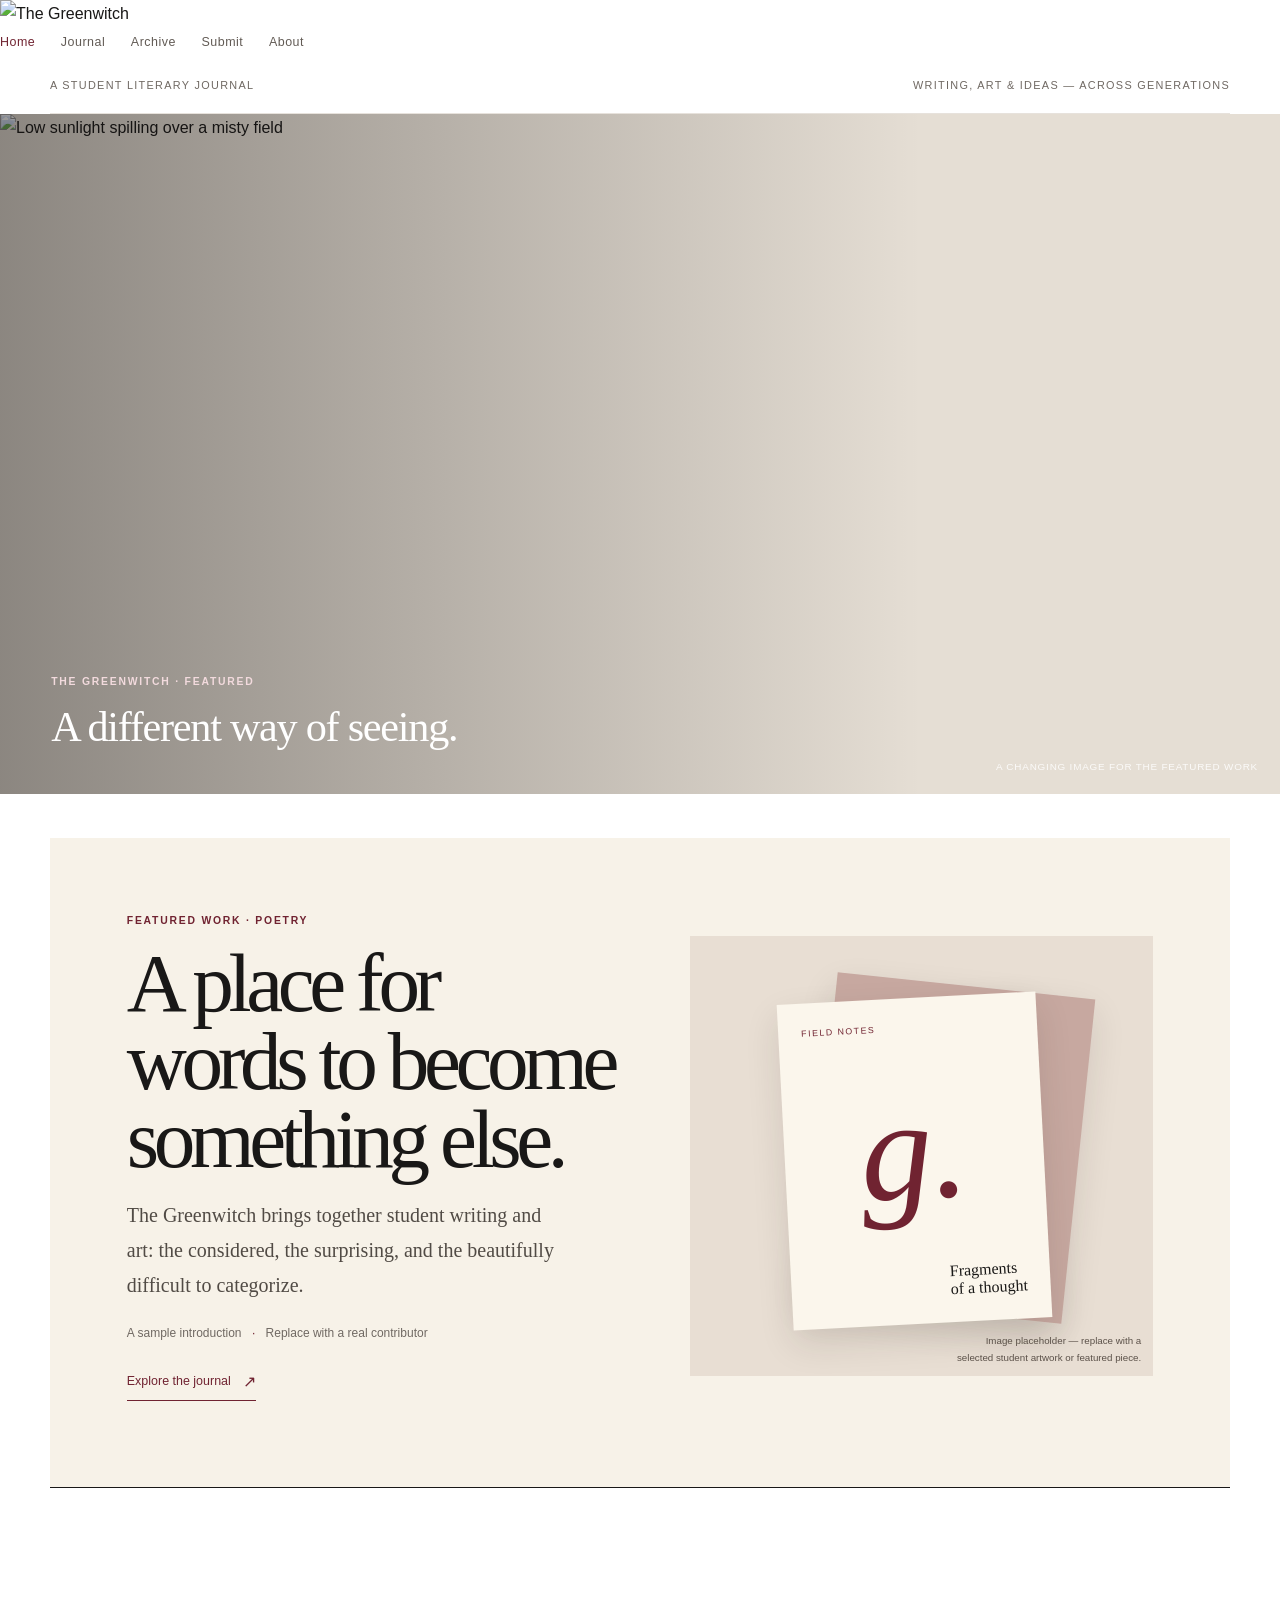
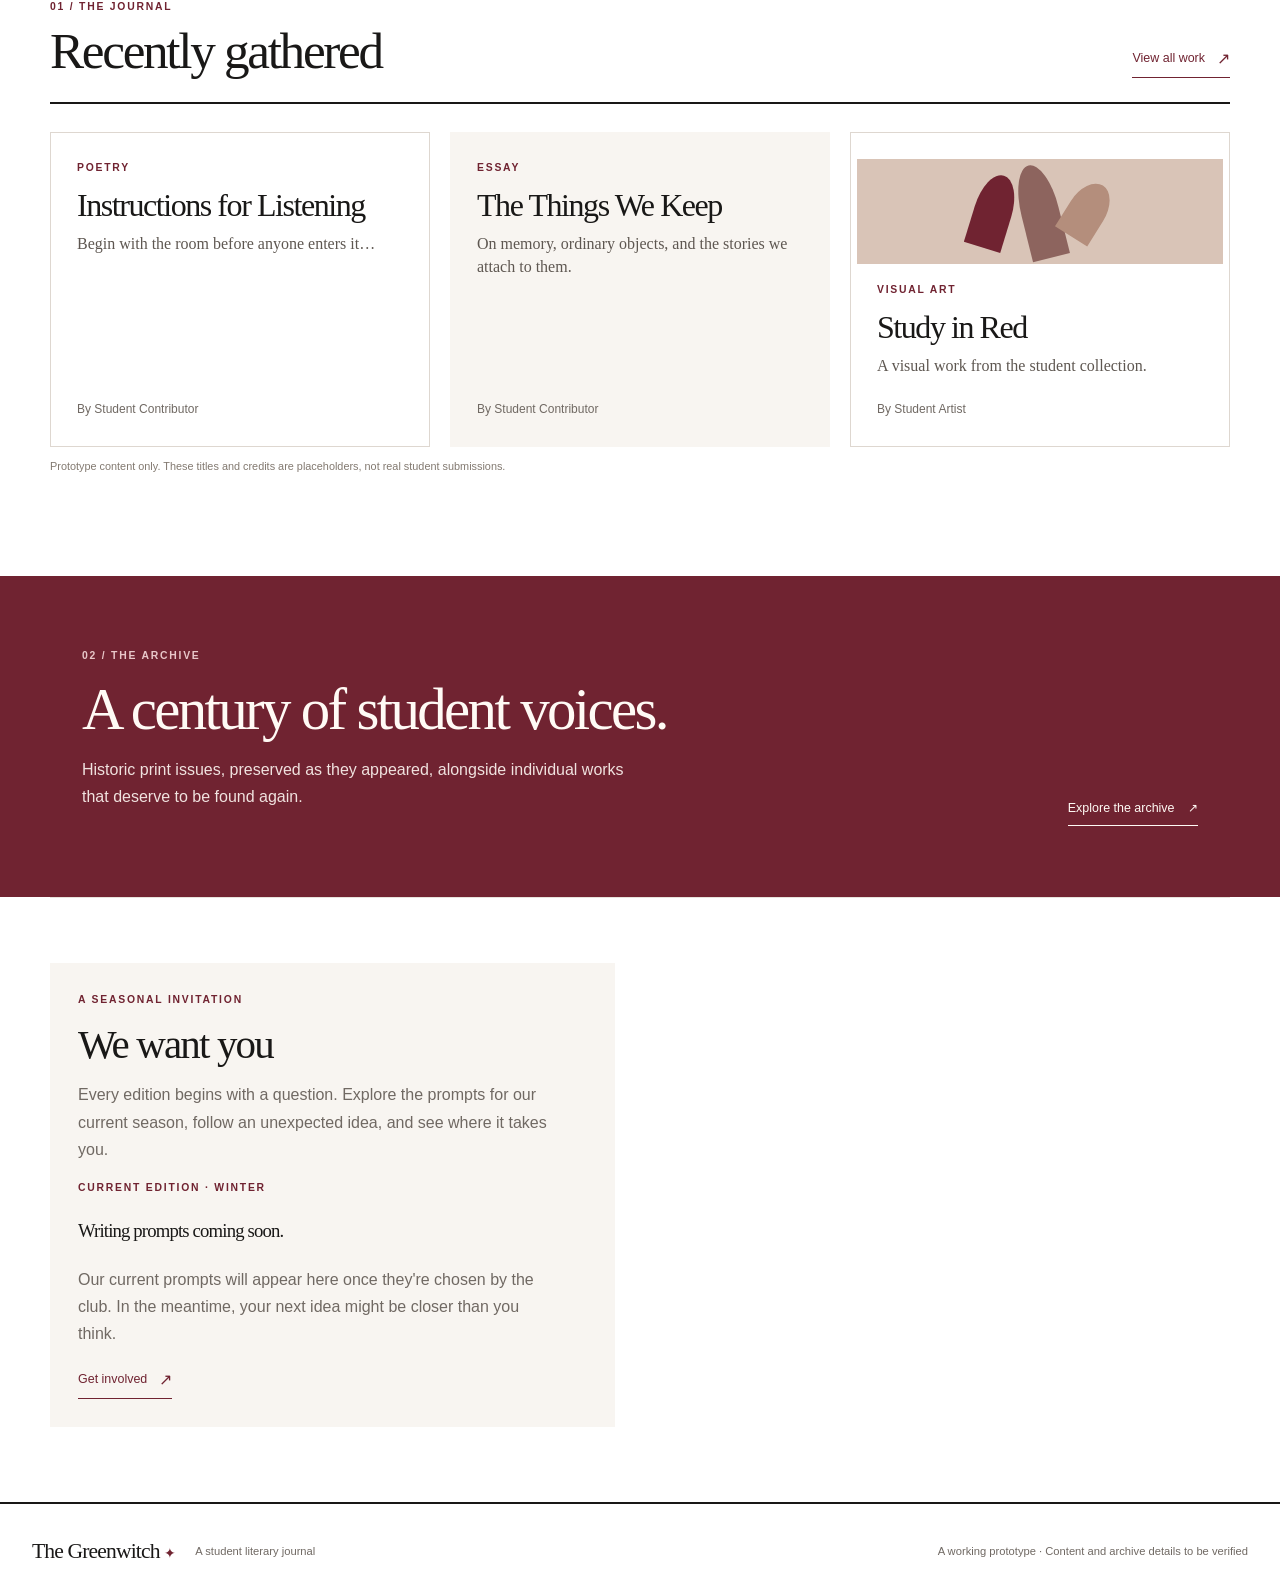
==== commit 9ed6fee0: "Update section heading and edition information" ====
--- a/index.html
+++ b/index.html
@@ -102,12 +102,12 @@
     <section class="closing-grid" id="get-involved">
       <div>
         <p class="eyebrow">A seasonal invitation</p>
-        <h2>What do you want to write?</h2>
+        <h2>We want you</h2>
         <p>
           Every edition begins with a question. Explore the prompts for our
           current season, follow an unexpected idea, and see where it takes you.
         </p>
-        <p class="eyebrow">Current edition · Spring / Winter</p>
+        <p class="eyebrow">Current edition · Winter</p>
         <h3>Writing prompts coming soon.</h3>
         <p>
           Our current prompts will appear here once they're chosen by the club.
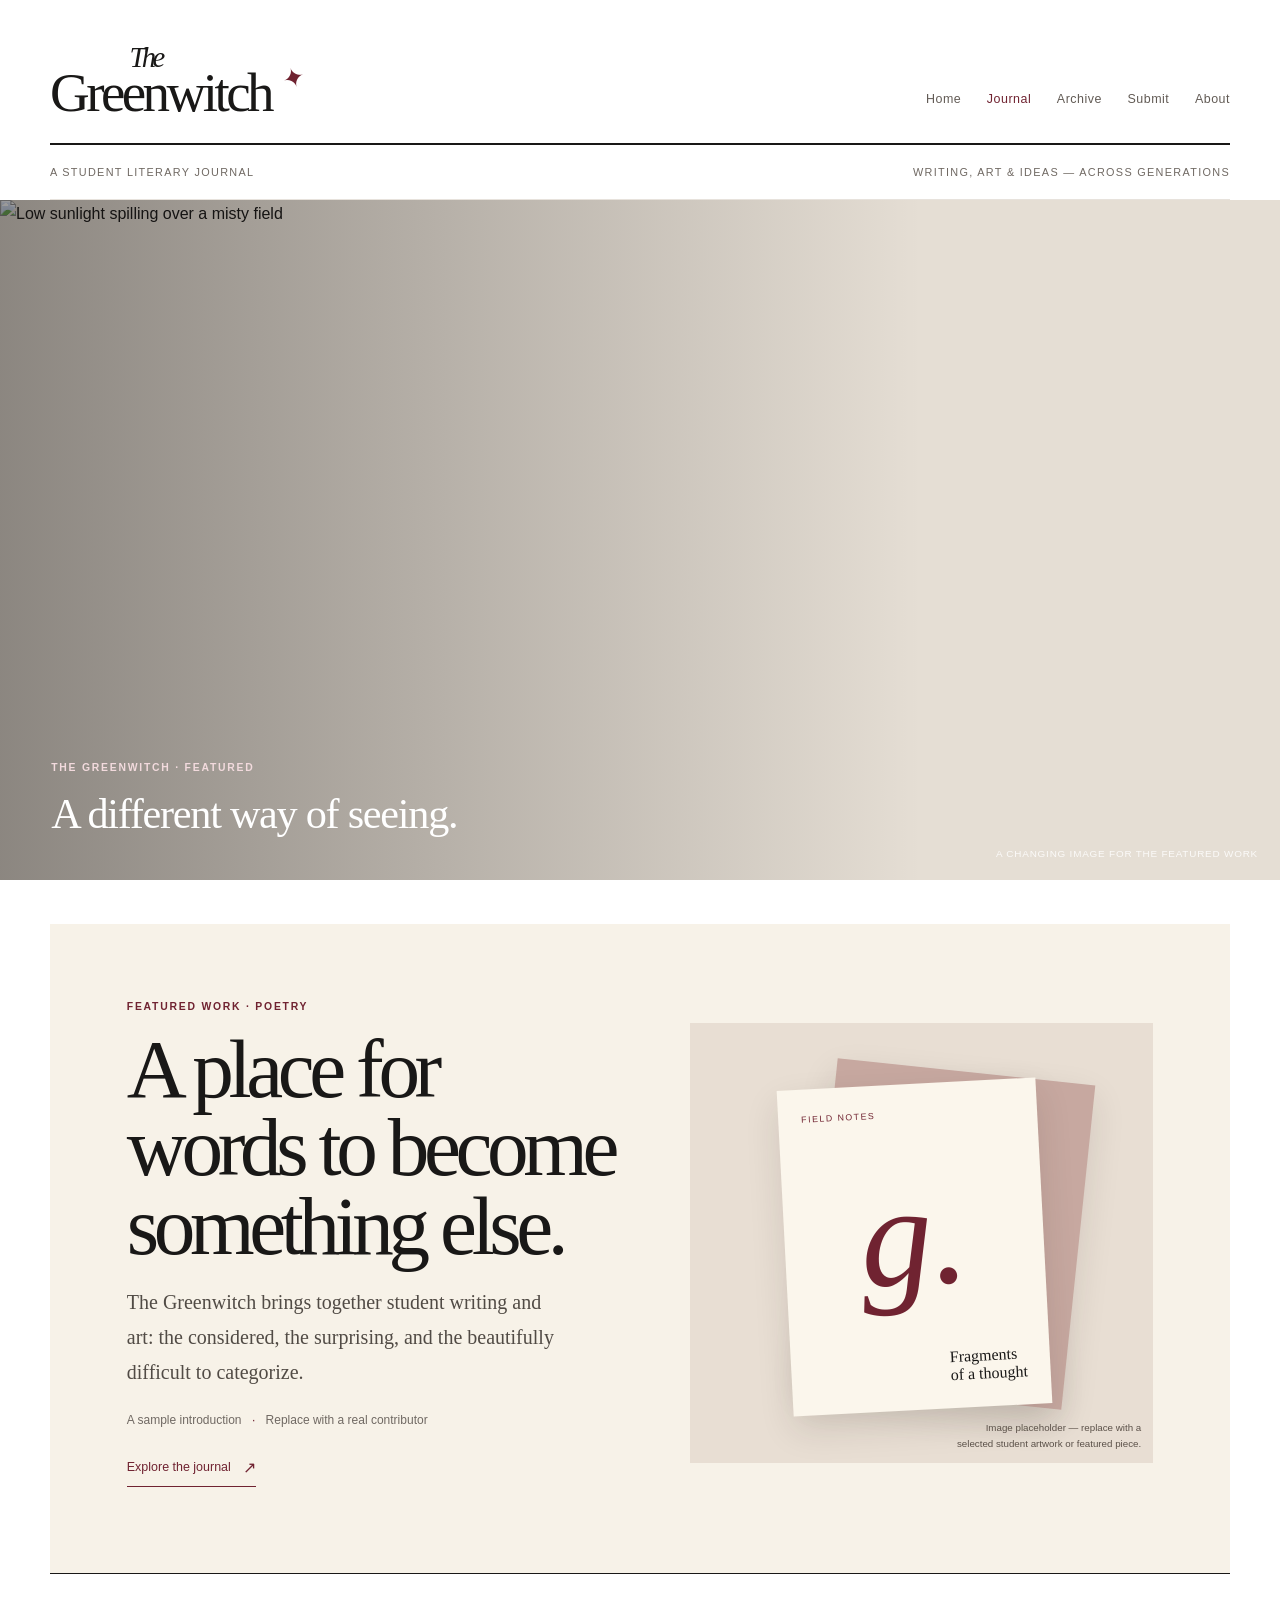
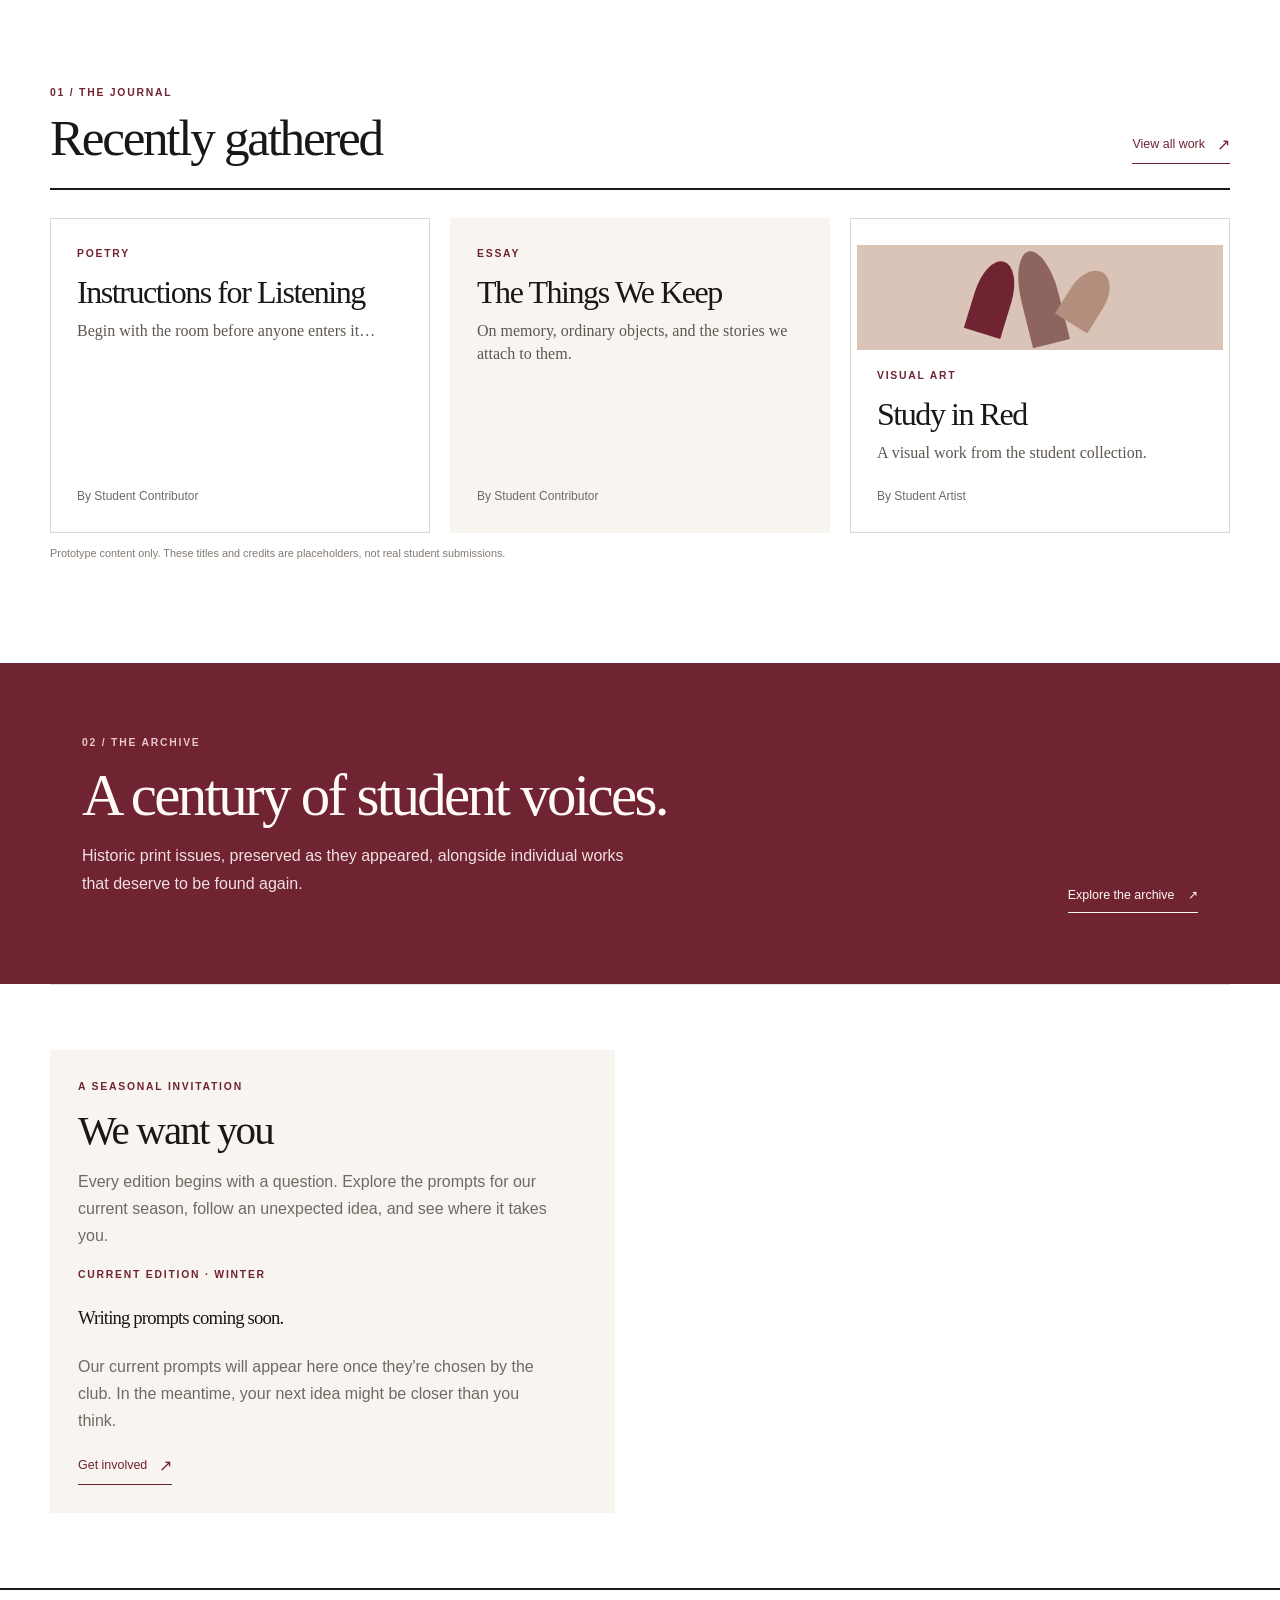
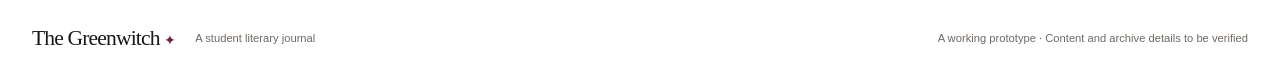
==== commit 42d420a6: "Update meta tags and navigation structure in index.html" ====
--- a/index.html
+++ b/index.html
@@ -3,27 +3,27 @@
 <head>
   <meta charset="utf-8">
   <meta name="viewport" content="width=device-width, initial-scale=1">
-  <meta name="description" content="The Greenwitch — a student literary journal.">
-  <title>The Greenwitch — Student Literary Journal</title>
+  <meta name="description" content="The Greenwitch — student writing and art.">
+  <title>Journal — The Greenwitch</title>
   <link rel="stylesheet" href="styles.css">
 </head>
 <body>
-<a class="wordmark" href="index.html" aria-label="The Greenwitch home">
-  <img
-    src="greenwitch-logo-new.png"
-    alt="The Greenwitch"
-    class="masthead-logo"
-  >
-</a>
-<nav class="main-nav" aria-label="Main navigation">
-  <a class="active" href="index.html">Home</a>
-  <a href="journal.html">Journal</a>
-  <a href="archive.html">Archive</a>
-  <a href="submit.html">Submit</a>
-  <a href="about.html">About</a>
-</nav>
+  <a class="skip-link" href="#main">Skip to content</a>
+
+  <header class="site-header">
+    <a class="wordmark" href="index.html" aria-label="The Greenwitch home">
+      <span class="wordmark-title"><em>The</em><span class="wordmark-main">Greenwitch</span></span>
+      <span class="bird" aria-hidden="true">✦</span>
+    </a>
+
+    <nav class="main-nav" aria-label="Main navigation">
+      <a href="index.html">Home</a>
+      <a class="active" href="journal.html">Journal</a>
+      <a href="archive.html">Archive</a>
+      <a href="submit.html">Submit</a>
+      <a href="about.html">About</a>
+    </nav>
   </header>
-
   <main id="main">
     <section class="intro-line" id="home">
       <p>A student literary journal</p>
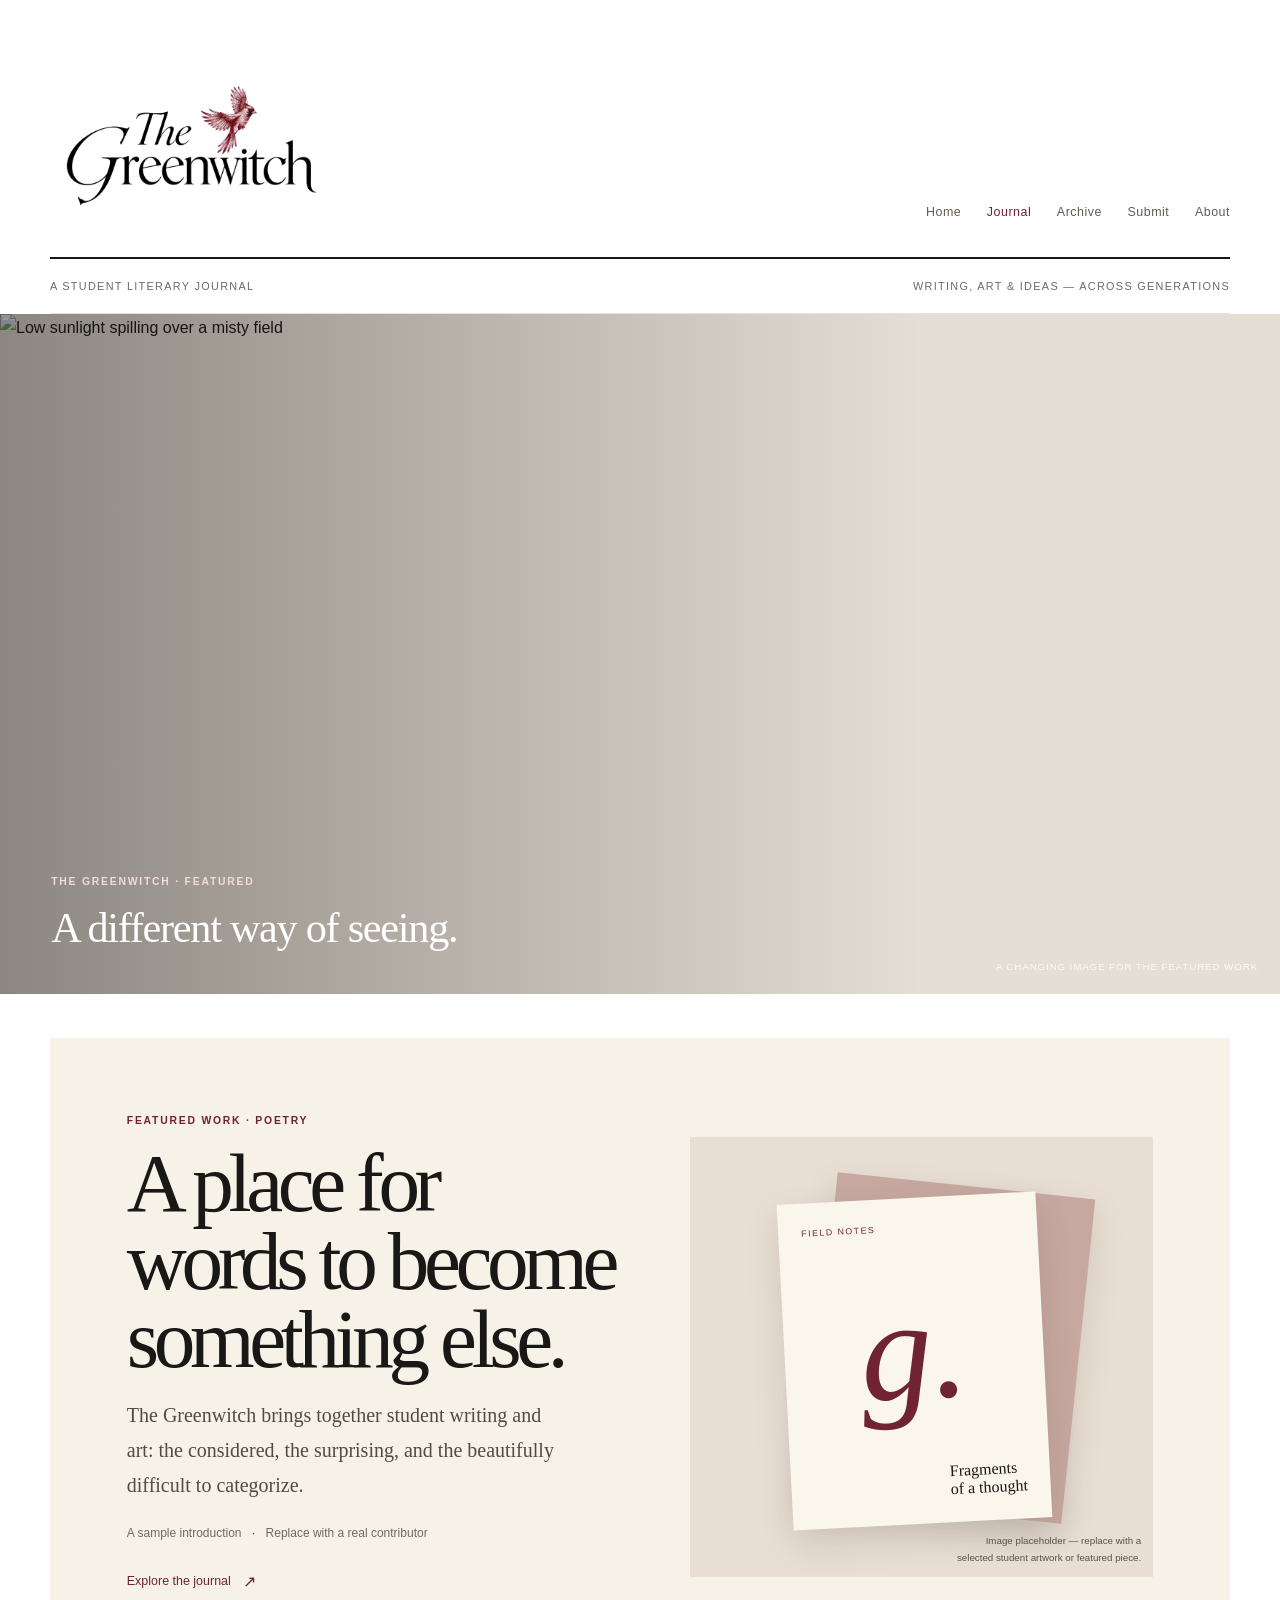
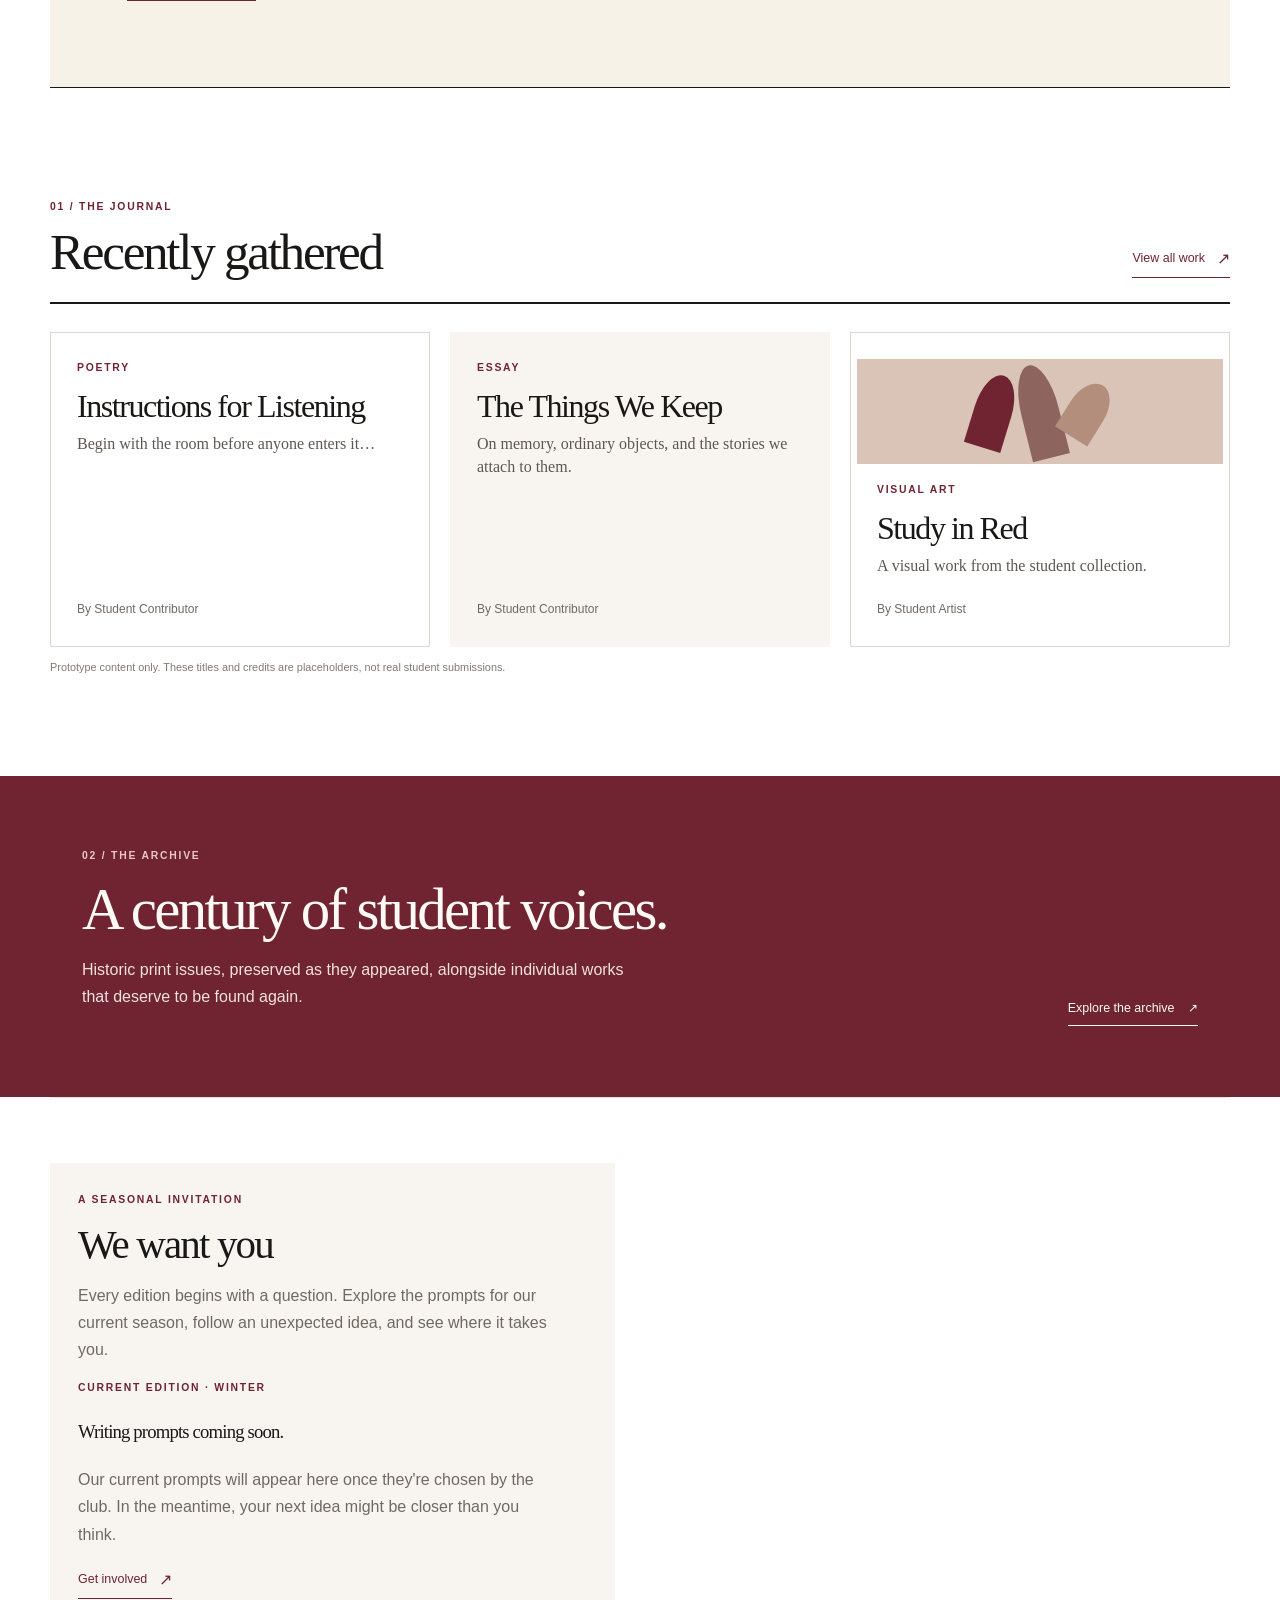
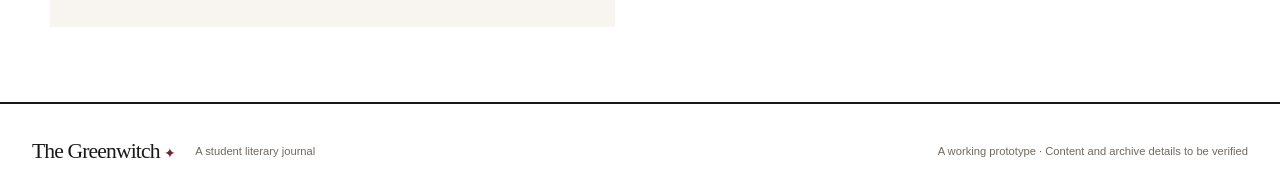
==== commit 601e235e: "Update logo in the site header Replaced text logo with an image logo for better branding." ====
--- a/index.html
+++ b/index.html
@@ -11,10 +11,13 @@
   <a class="skip-link" href="#main">Skip to content</a>
 
   <header class="site-header">
-    <a class="wordmark" href="index.html" aria-label="The Greenwitch home">
-      <span class="wordmark-title"><em>The</em><span class="wordmark-main">Greenwitch</span></span>
-      <span class="bird" aria-hidden="true">✦</span>
-    </a>
+   <a class="wordmark" href="index.html" aria-label="The Greenwitch home">
+  <img
+    src="greenwitch-logo.png"
+    alt="The Greenwitch"
+    class="masthead-logo"
+  >
+</a>
 
     <nav class="main-nav" aria-label="Main navigation">
       <a href="index.html">Home</a>
